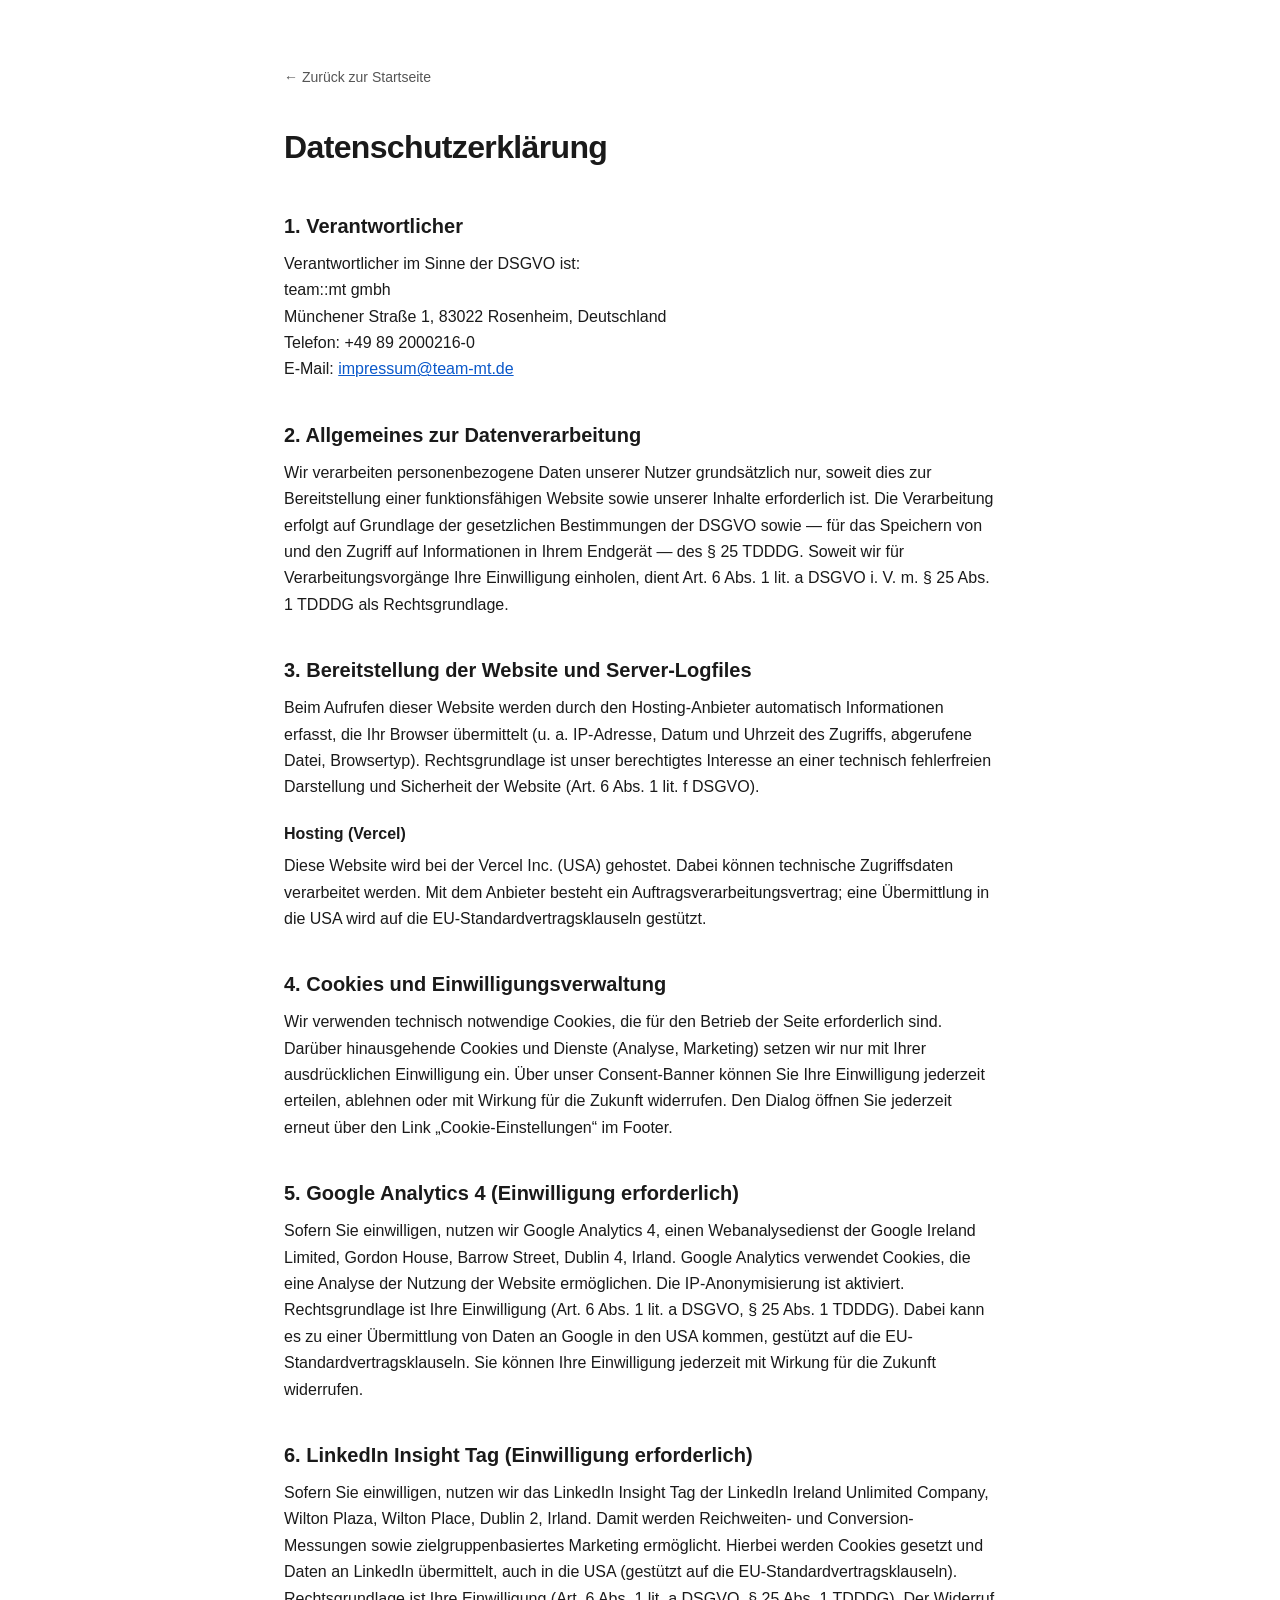
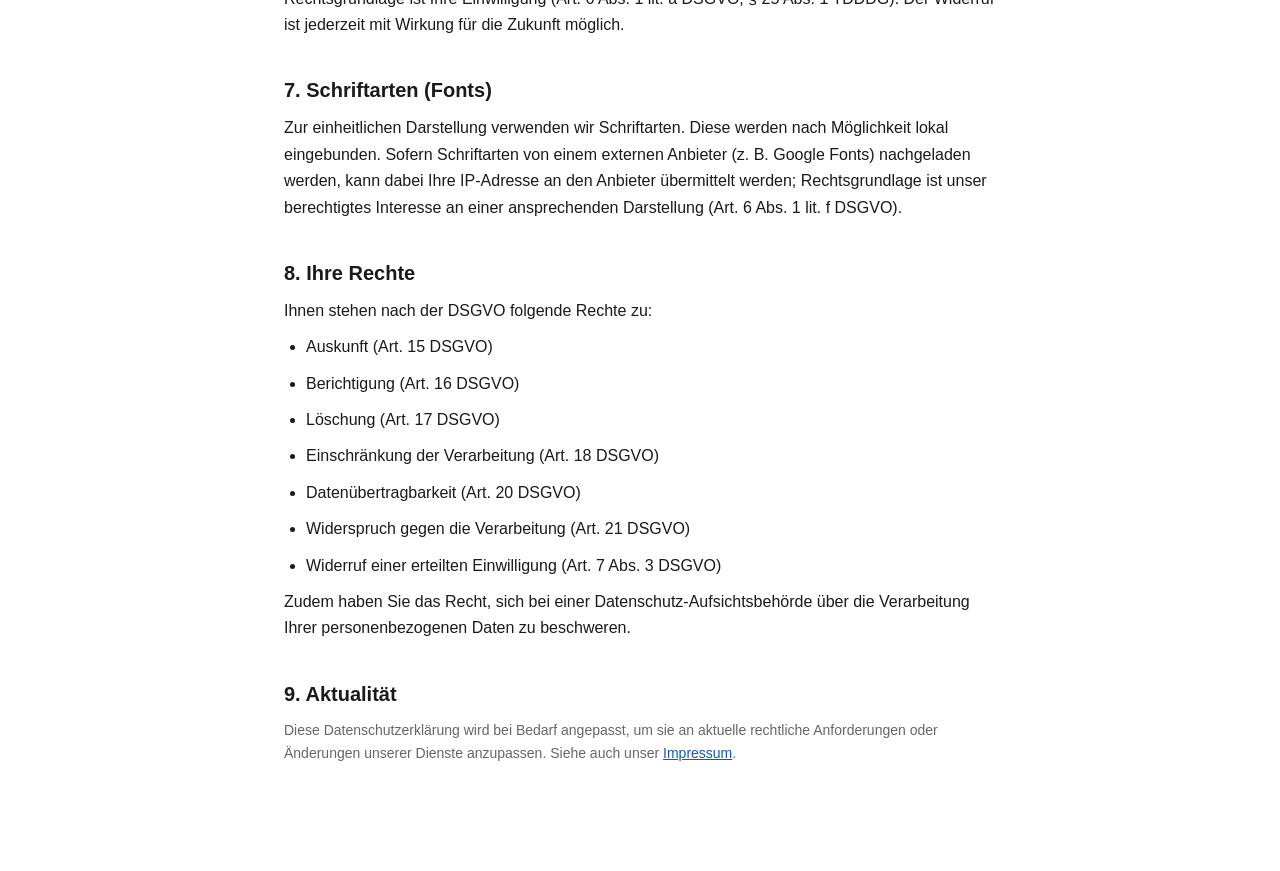
==== datenschutz.html @ e10ca4a0 "Create datenschutz.html" ====
<!DOCTYPE html>
<html lang="de">
<head>
<meta charset="UTF-8">
<meta name="viewport" content="width=device-width, initial-scale=1.0">
<meta name="robots" content="noindex,follow">
<title>Datenschutzerkl&auml;rung &ndash; Smart Circle Austria</title>
<style>
  :root { color-scheme: light; }
  * { margin:0; padding:0; box-sizing:border-box; }
  body { font-family:-apple-system,BlinkMacSystemFont,"Segoe UI",sans-serif; background:#ffffff; color:#1a1a1a; line-height:1.65; }
  .wrap { max-width:760px; margin:0 auto; padding:64px 24px 96px; }
  h1 { font-size:32px; font-weight:600; margin-bottom:24px; letter-spacing:-0.02em; }
  h2 { font-size:20px; font-weight:600; margin:36px 0 8px; }
  h3 { font-size:16px; font-weight:600; margin:20px 0 6px; }
  p, li { margin-bottom:10px; }
  ul { padding-left:22px; }
  a { color:#0a58ca; }
  .back { display:inline-block; margin-bottom:32px; font-size:14px; color:#555; text-decoration:none; }
  .muted { color:#666; font-size:14px; }
</style>
</head>
<body>
  <div class="wrap">
    <a class="back" href="/Smart%20Circle%20Austria%20(1).html">&larr; Zur&uuml;ck zur Startseite</a>
    <h1>Datenschutzerkl&auml;rung</h1>

    <h2>1. Verantwortlicher</h2>
    <p>
      Verantwortlicher im Sinne der DSGVO ist:<br>
      team::mt gmbh<br>
      M&uuml;nchener Stra&szlig;e 1, 83022 Rosenheim, Deutschland<br>
      Telefon: +49 89 2000216-0<br>
      E-Mail: <a href="mailto:impressum@team-mt.de">impressum@team-mt.de</a>
    </p>

    <h2>2. Allgemeines zur Datenverarbeitung</h2>
    <p>
      Wir verarbeiten personenbezogene Daten unserer Nutzer grunds&auml;tzlich nur, soweit dies
      zur Bereitstellung einer funktionsf&auml;higen Website sowie unserer Inhalte erforderlich
      ist. Die Verarbeitung erfolgt auf Grundlage der gesetzlichen Bestimmungen der DSGVO sowie
      &mdash; f&uuml;r das Speichern von und den Zugriff auf Informationen in Ihrem Endger&auml;t
      &mdash; des &sect; 25 TDDDG. Soweit wir f&uuml;r Verarbeitungsvorg&auml;nge Ihre
      Einwilligung einholen, dient Art. 6 Abs. 1 lit. a DSGVO i. V. m. &sect; 25 Abs. 1 TDDDG
      als Rechtsgrundlage.
    </p>

    <h2>3. Bereitstellung der Website und Server-Logfiles</h2>
    <p>
      Beim Aufrufen dieser Website werden durch den Hosting-Anbieter automatisch Informationen
      erfasst, die Ihr Browser &uuml;bermittelt (u. a. IP-Adresse, Datum und Uhrzeit des Zugriffs,
      abgerufene Datei, Browsertyp). Rechtsgrundlage ist unser berechtigtes Interesse an einer
      technisch fehlerfreien Darstellung und Sicherheit der Website (Art. 6 Abs. 1 lit. f DSGVO).
    </p>
    <h3>Hosting (Vercel)</h3>
    <p>
      Diese Website wird bei der Vercel Inc. (USA) gehostet. Dabei k&ouml;nnen technische
      Zugriffsdaten verarbeitet werden. Mit dem Anbieter besteht ein Auftragsverarbeitungsvertrag;
      eine &Uuml;bermittlung in die USA wird auf die EU-Standardvertragsklauseln gest&uuml;tzt.
    </p>

    <h2>4. Cookies und Einwilligungsverwaltung</h2>
    <p>
      Wir verwenden technisch notwendige Cookies, die f&uuml;r den Betrieb der Seite erforderlich
      sind. Dar&uuml;ber hinausgehende Cookies und Dienste (Analyse, Marketing) setzen wir nur mit
      Ihrer ausdr&uuml;cklichen Einwilligung ein. &Uuml;ber unser Consent-Banner k&ouml;nnen Sie
      Ihre Einwilligung jederzeit erteilen, ablehnen oder mit Wirkung f&uuml;r die Zukunft
      widerrufen. Den Dialog &ouml;ffnen Sie jederzeit erneut &uuml;ber den Link
      &bdquo;Cookie-Einstellungen&ldquo; im Footer.
    </p>

    <h2>5. Google Analytics 4 (Einwilligung erforderlich)</h2>
    <p>
      Sofern Sie einwilligen, nutzen wir Google Analytics 4, einen Webanalysedienst der Google
      Ireland Limited, Gordon House, Barrow Street, Dublin 4, Irland. Google Analytics verwendet
      Cookies, die eine Analyse der Nutzung der Website erm&ouml;glichen. Die IP-Anonymisierung ist
      aktiviert. Rechtsgrundlage ist Ihre Einwilligung (Art. 6 Abs. 1 lit. a DSGVO, &sect; 25 Abs. 1
      TDDDG). Dabei kann es zu einer &Uuml;bermittlung von Daten an Google in den USA kommen,
      gest&uuml;tzt auf die EU-Standardvertragsklauseln. Sie k&ouml;nnen Ihre Einwilligung jederzeit
      mit Wirkung f&uuml;r die Zukunft widerrufen.
    </p>

    <h2>6. LinkedIn Insight Tag (Einwilligung erforderlich)</h2>
    <p>
      Sofern Sie einwilligen, nutzen wir das LinkedIn Insight Tag der LinkedIn Ireland Unlimited
      Company, Wilton Plaza, Wilton Place, Dublin 2, Irland. Damit werden Reichweiten- und
      Conversion-Messungen sowie zielgruppenbasiertes Marketing erm&ouml;glicht. Hierbei werden
      Cookies gesetzt und Daten an LinkedIn &uuml;bermittelt, auch in die USA (gest&uuml;tzt auf die
      EU-Standardvertragsklauseln). Rechtsgrundlage ist Ihre Einwilligung (Art. 6 Abs. 1 lit. a
      DSGVO, &sect; 25 Abs. 1 TDDDG). Der Widerruf ist jederzeit mit Wirkung f&uuml;r die Zukunft
      m&ouml;glich.
    </p>

    <h2>7. Schriftarten (Fonts)</h2>
    <p>
      Zur einheitlichen Darstellung verwenden wir Schriftarten. Diese werden nach M&ouml;glichkeit
      lokal eingebunden. Sofern Schriftarten von einem externen Anbieter (z. B. Google Fonts)
      nachgeladen werden, kann dabei Ihre IP-Adresse an den Anbieter &uuml;bermittelt werden;
      Rechtsgrundlage ist unser berechtigtes Interesse an einer ansprechenden Darstellung
      (Art. 6 Abs. 1 lit. f DSGVO).
    </p>

    <h2>8. Ihre Rechte</h2>
    <p>Ihnen stehen nach der DSGVO folgende Rechte zu:</p>
    <ul>
      <li>Auskunft (Art. 15 DSGVO)</li>
      <li>Berichtigung (Art. 16 DSGVO)</li>
      <li>L&ouml;schung (Art. 17 DSGVO)</li>
      <li>Einschr&auml;nkung der Verarbeitung (Art. 18 DSGVO)</li>
      <li>Daten&uuml;bertragbarkeit (Art. 20 DSGVO)</li>
      <li>Widerspruch gegen die Verarbeitung (Art. 21 DSGVO)</li>
      <li>Widerruf einer erteilten Einwilligung (Art. 7 Abs. 3 DSGVO)</li>
    </ul>
    <p>
      Zudem haben Sie das Recht, sich bei einer Datenschutz-Aufsichtsbeh&ouml;rde &uuml;ber die
      Verarbeitung Ihrer personenbezogenen Daten zu beschweren.
    </p>

    <h2>9. Aktualit&auml;t</h2>
    <p class="muted">
      Diese Datenschutzerkl&auml;rung wird bei Bedarf angepasst, um sie an aktuelle rechtliche
      Anforderungen oder &Auml;nderungen unserer Dienste anzupassen. Siehe auch unser
      <a href="/impressum.html">Impressum</a>.
    </p>
  </div>
</body>
</html>
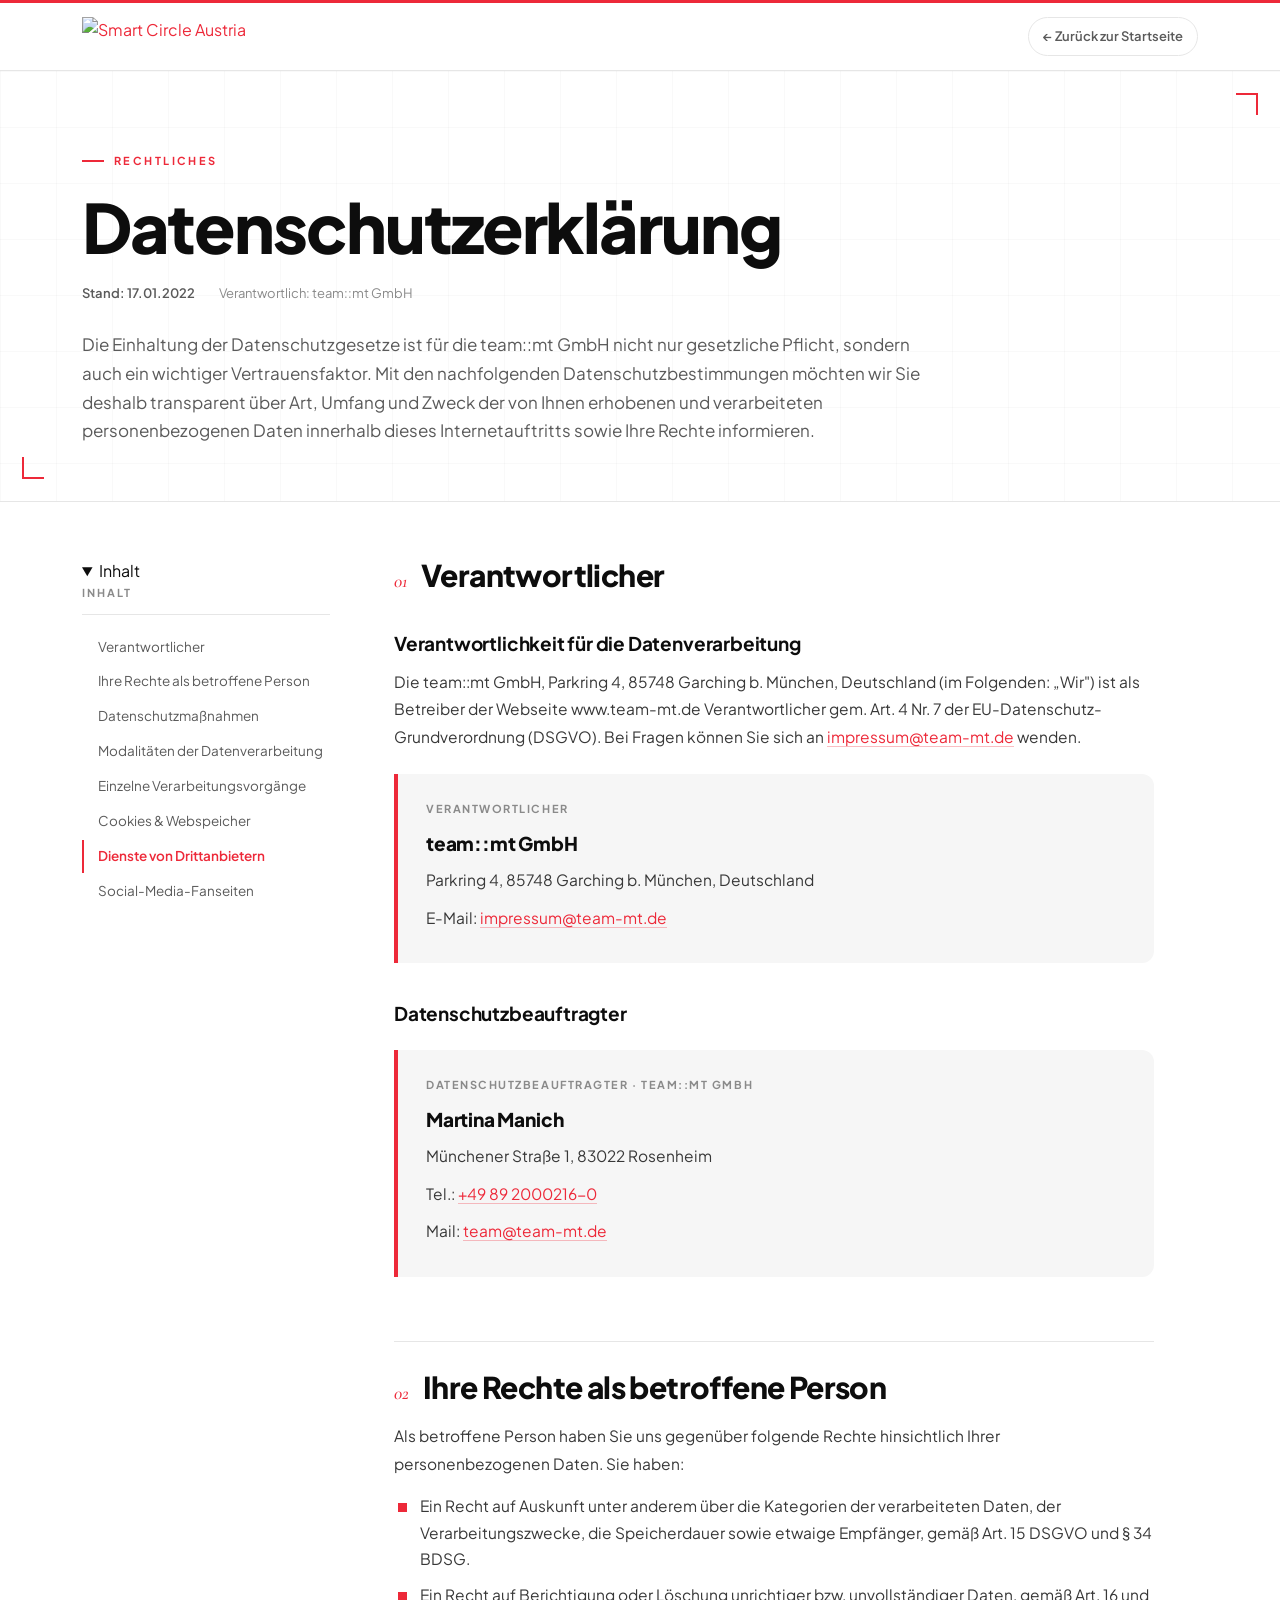
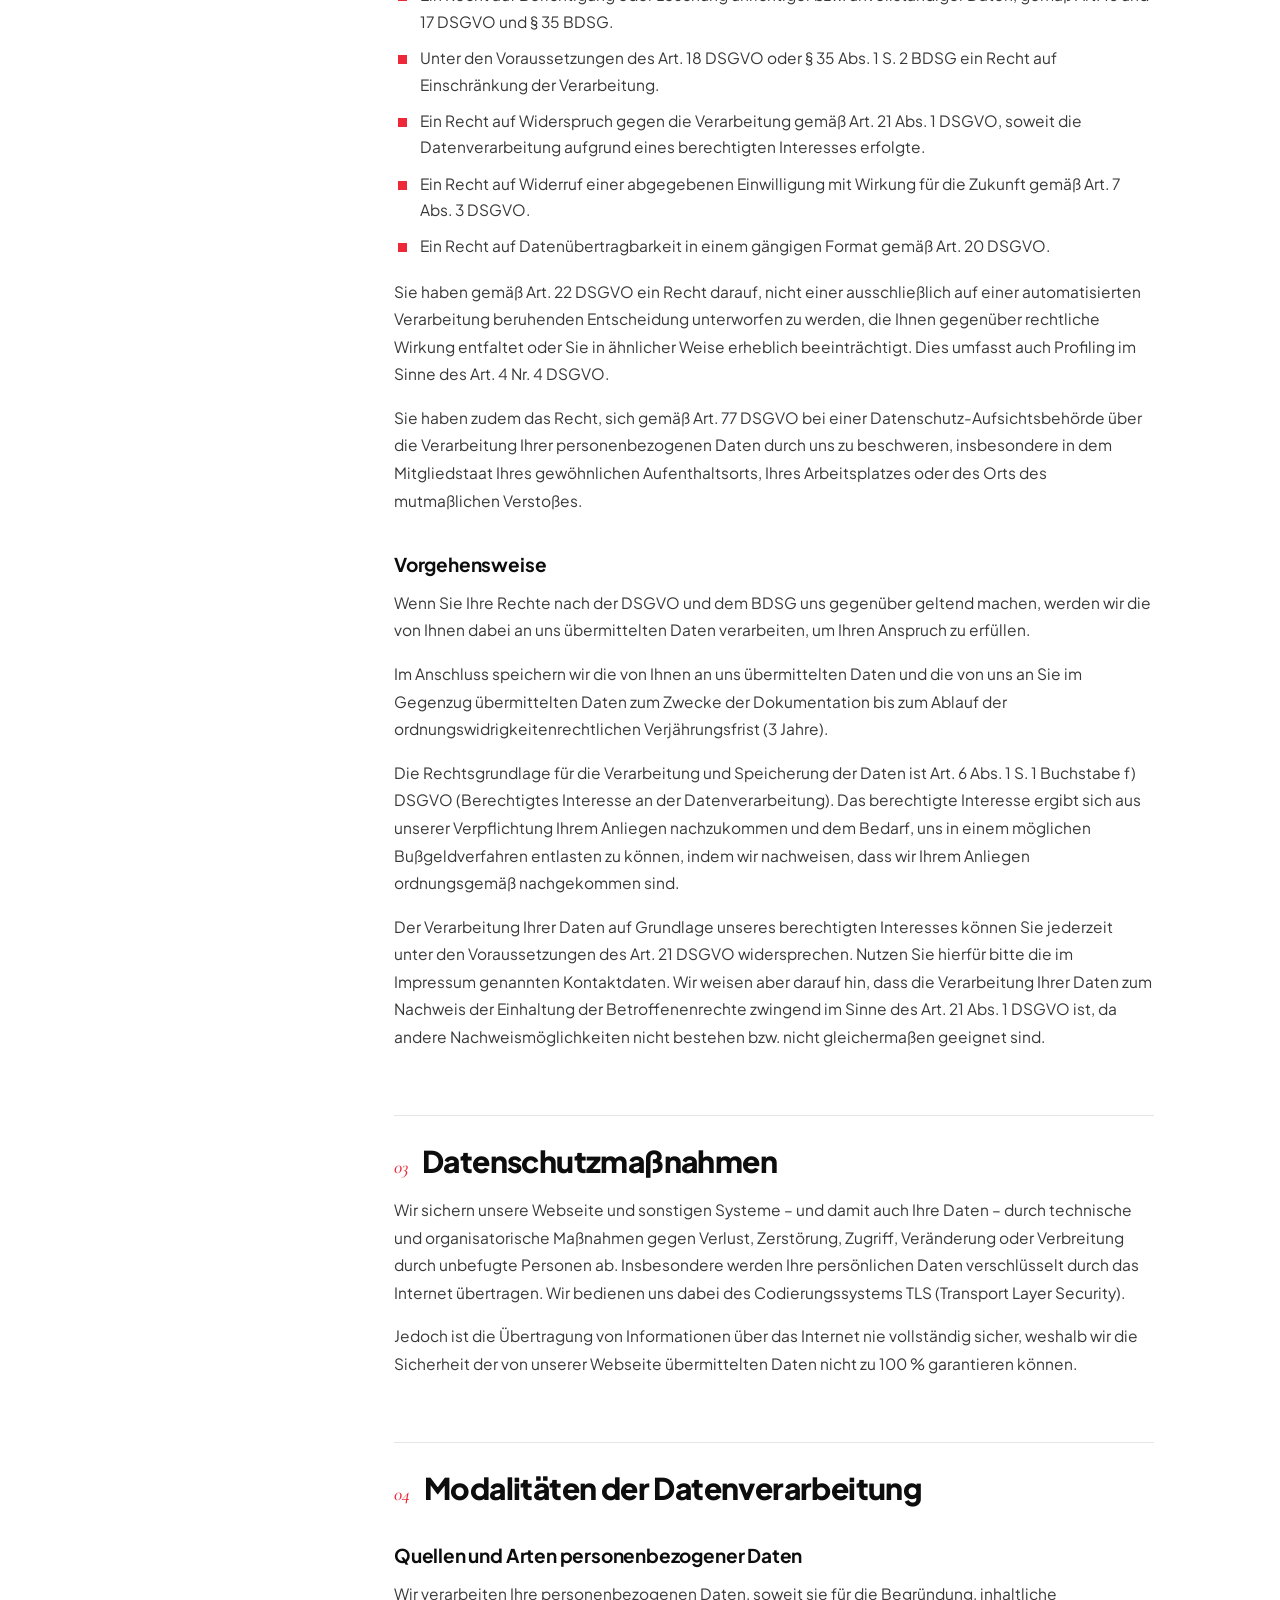
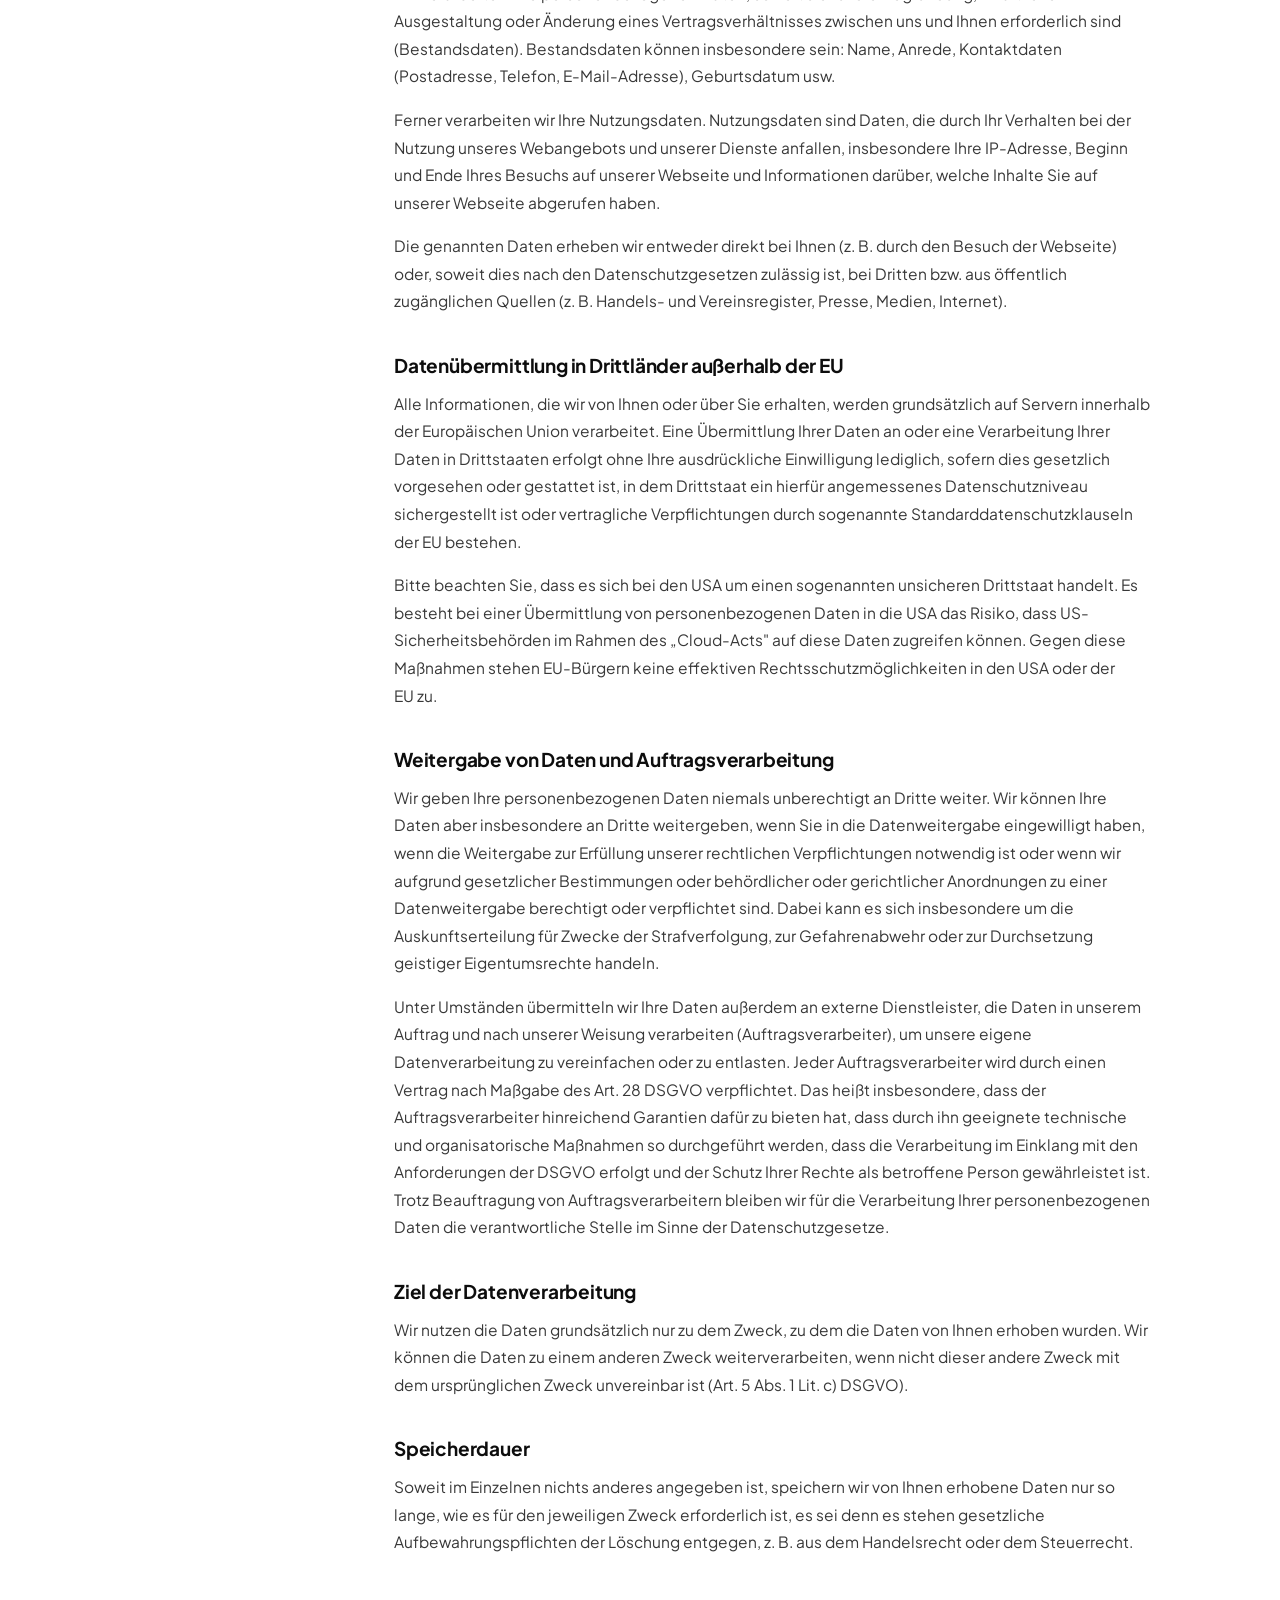
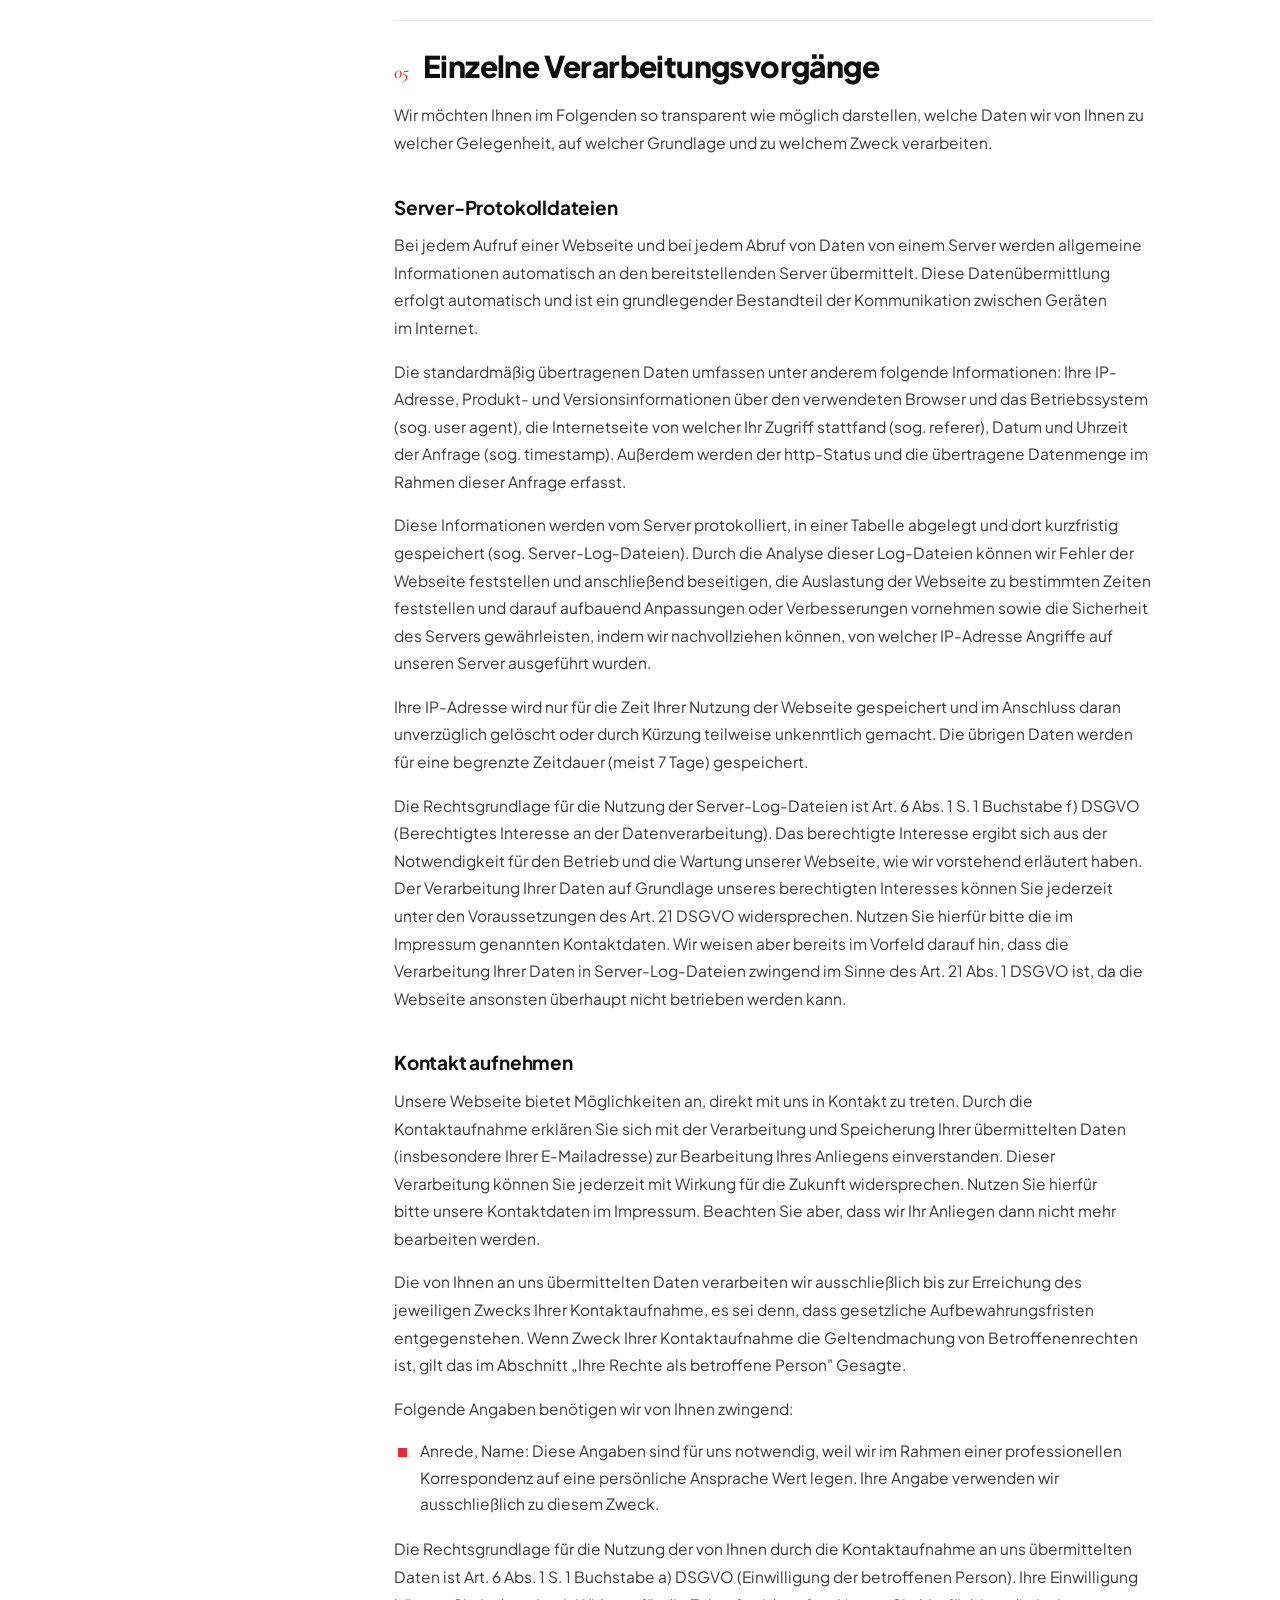
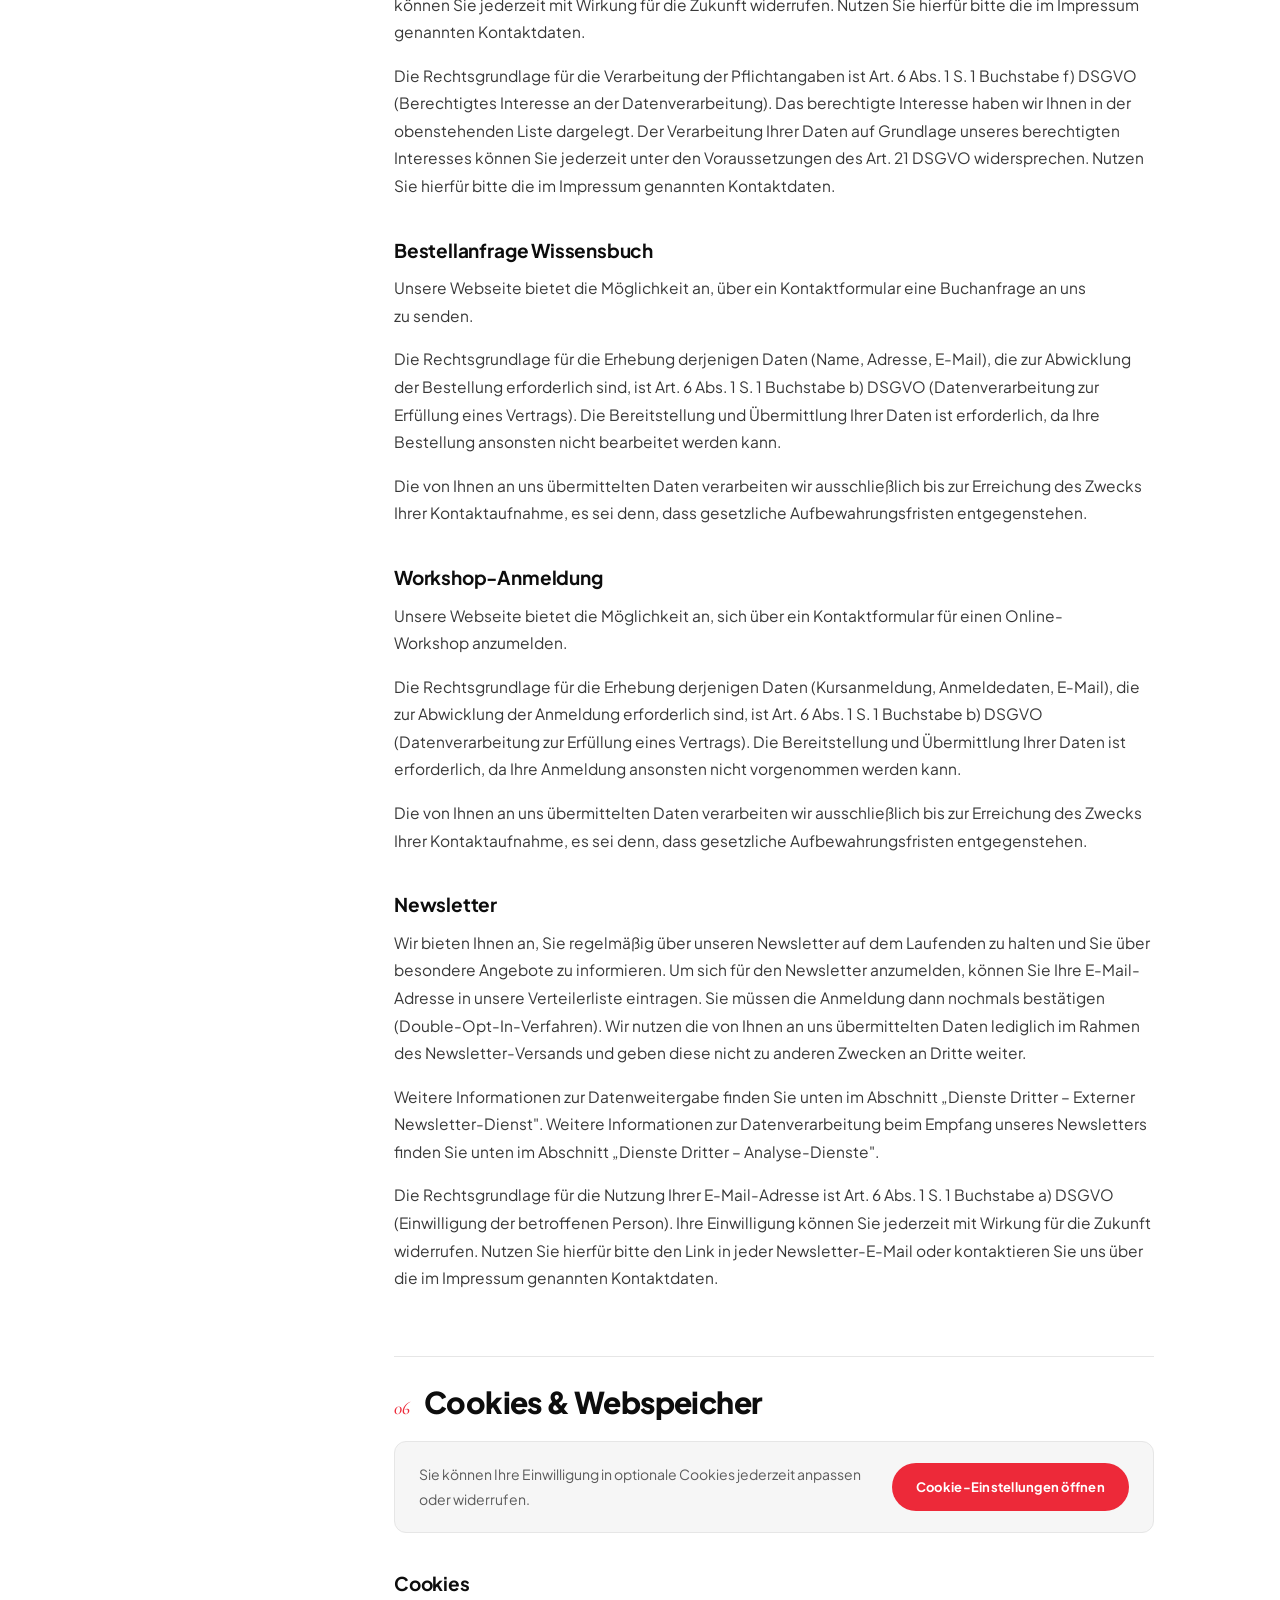
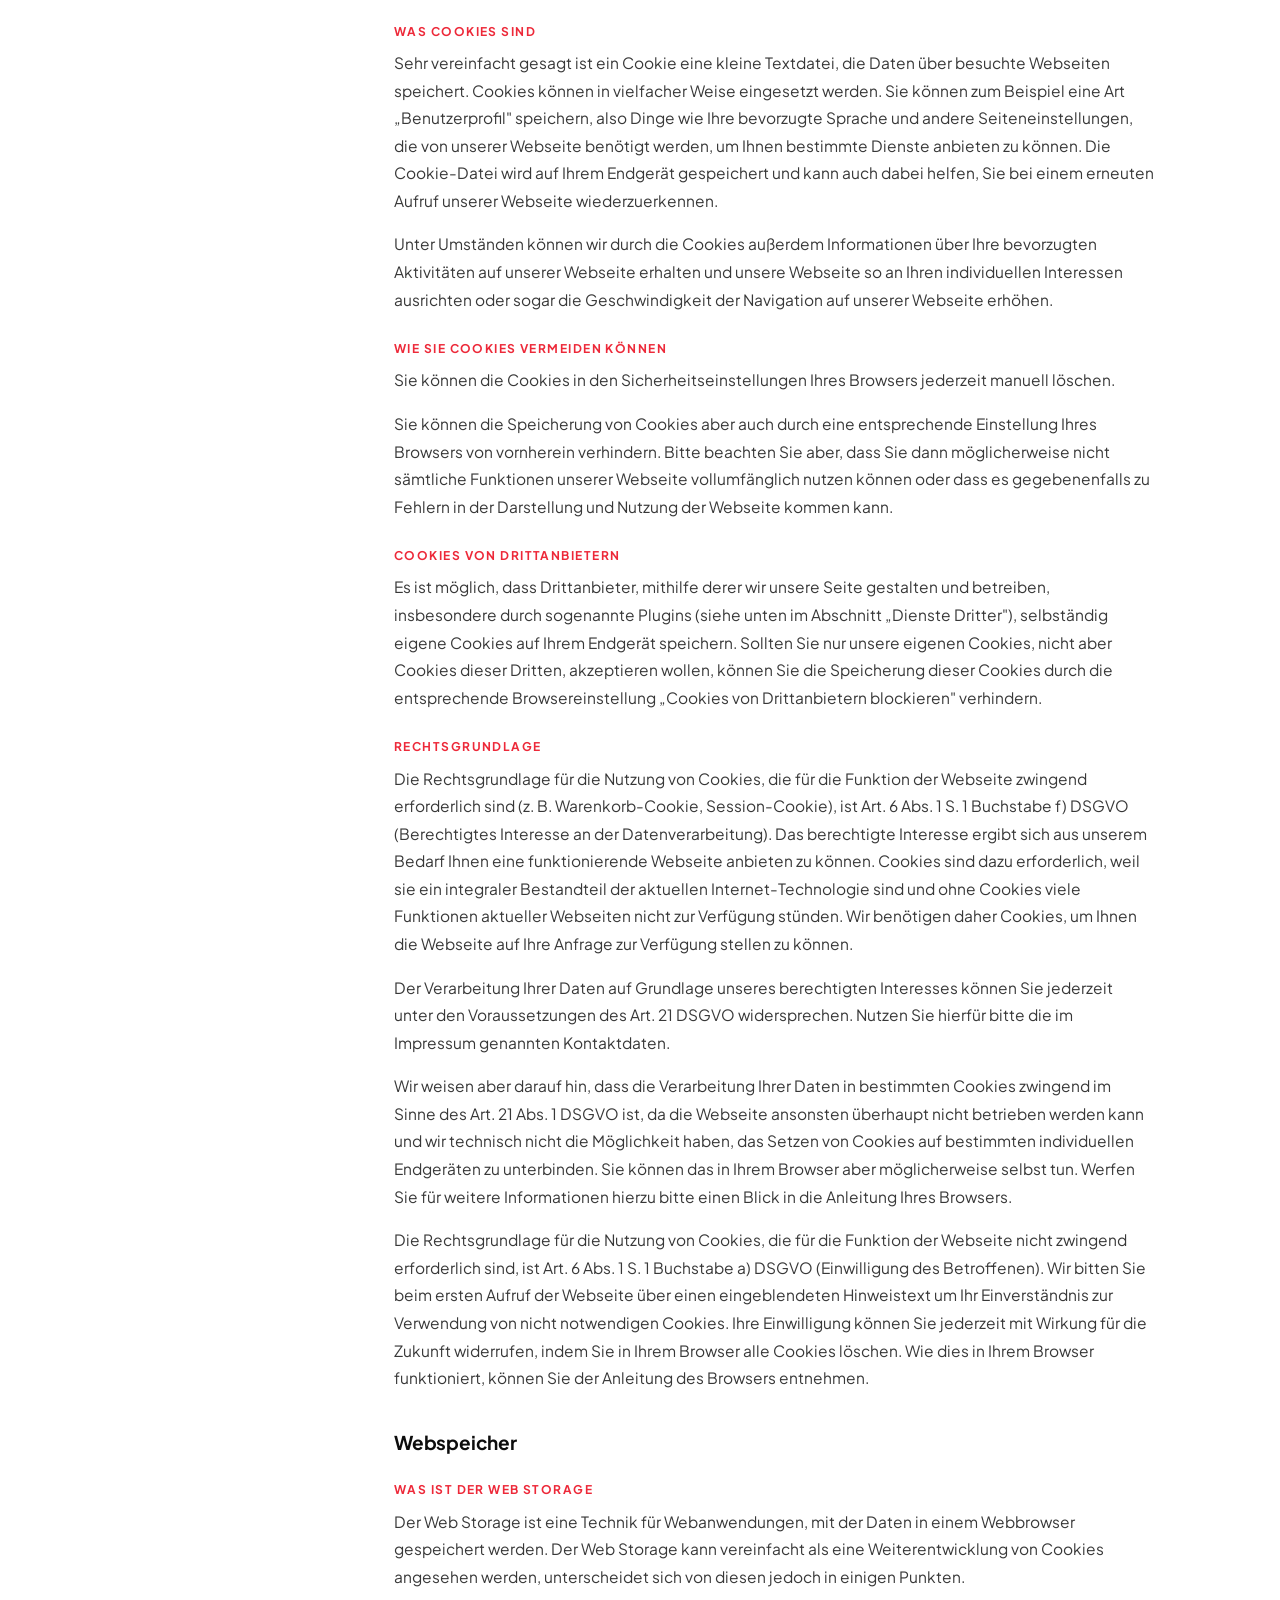
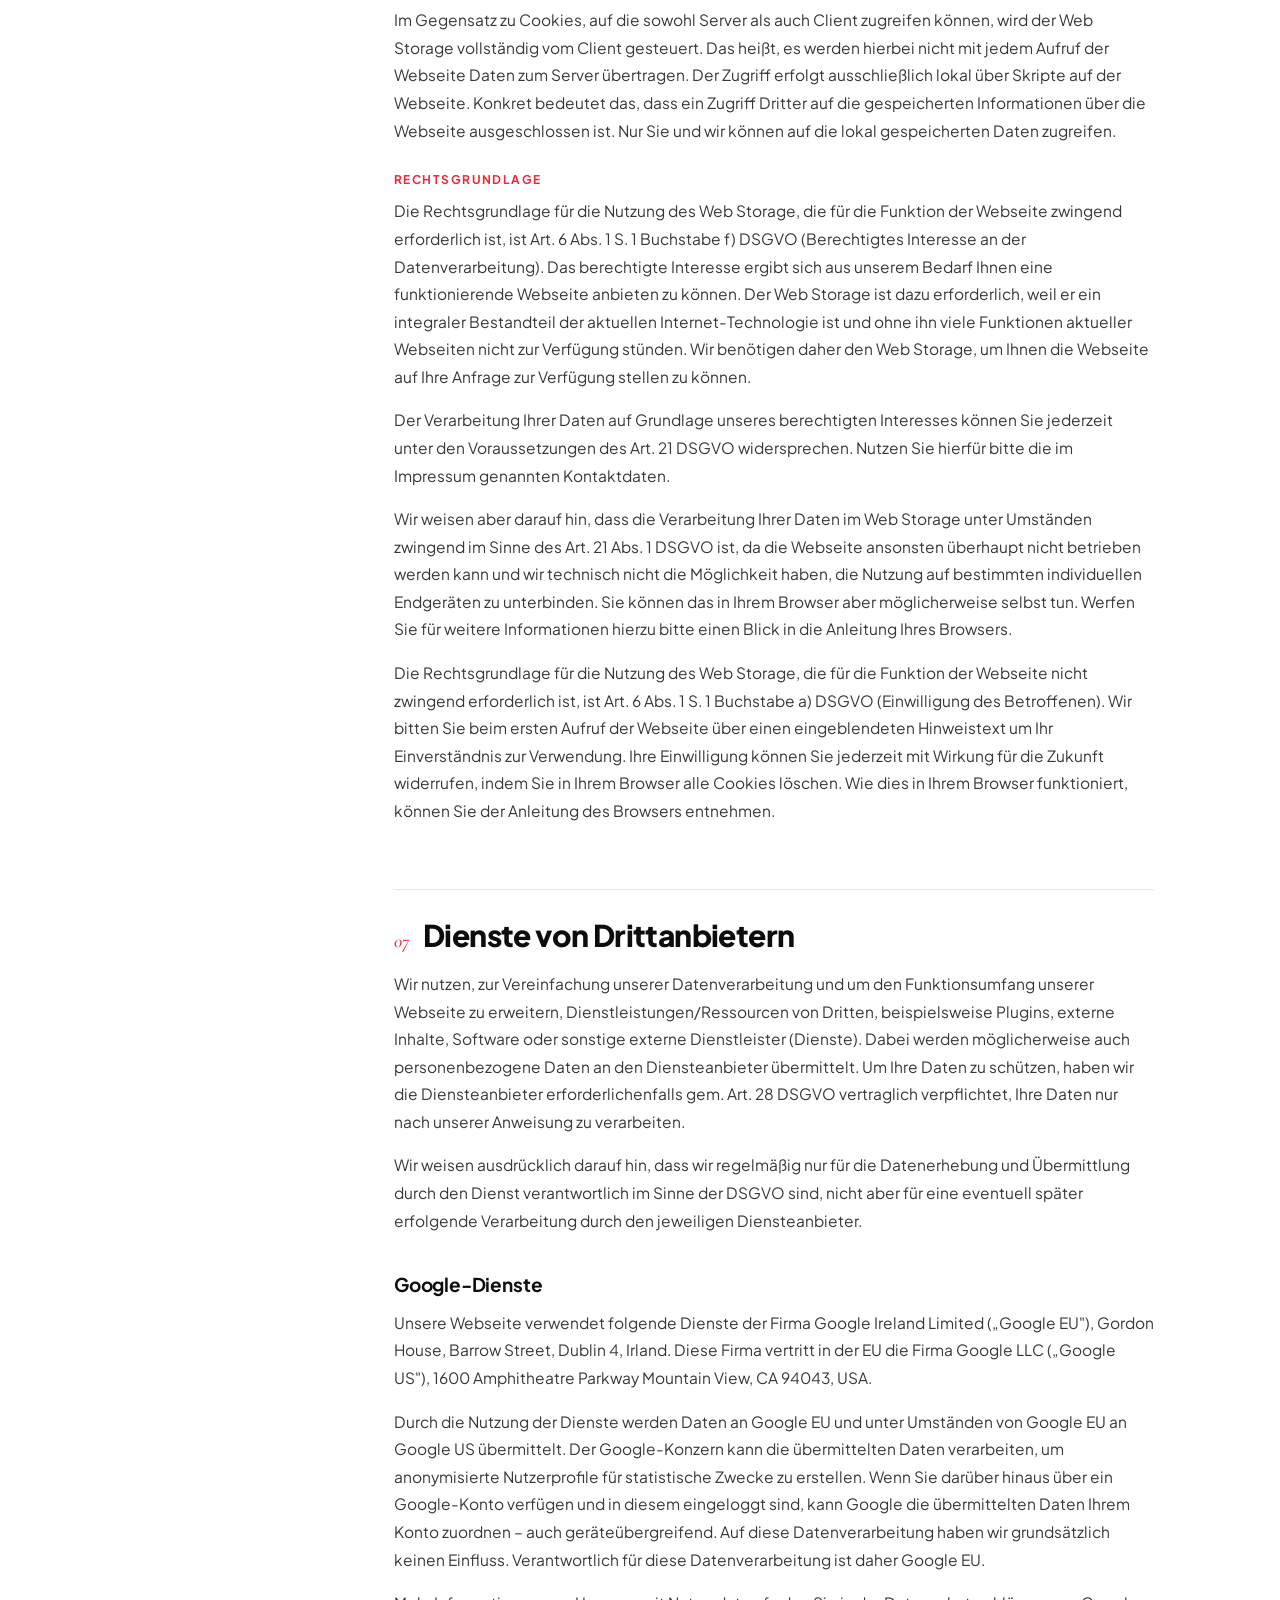
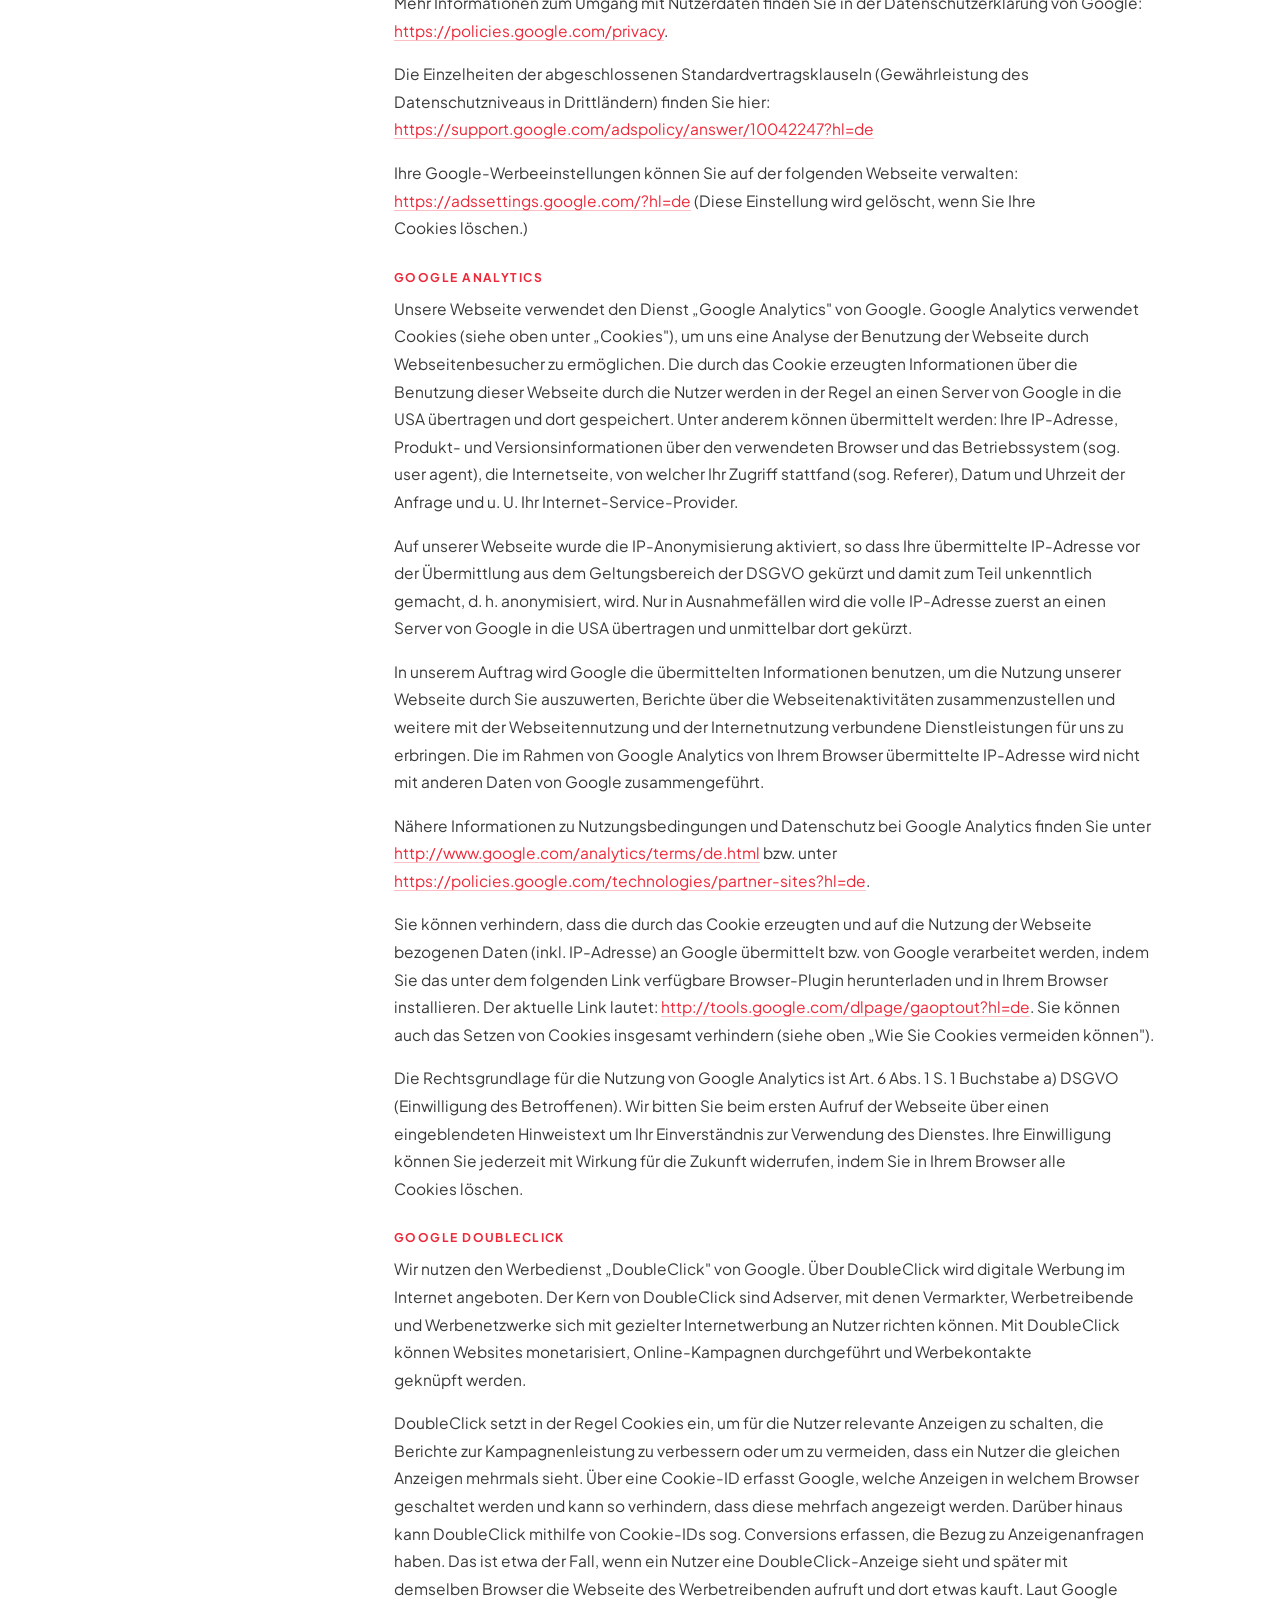
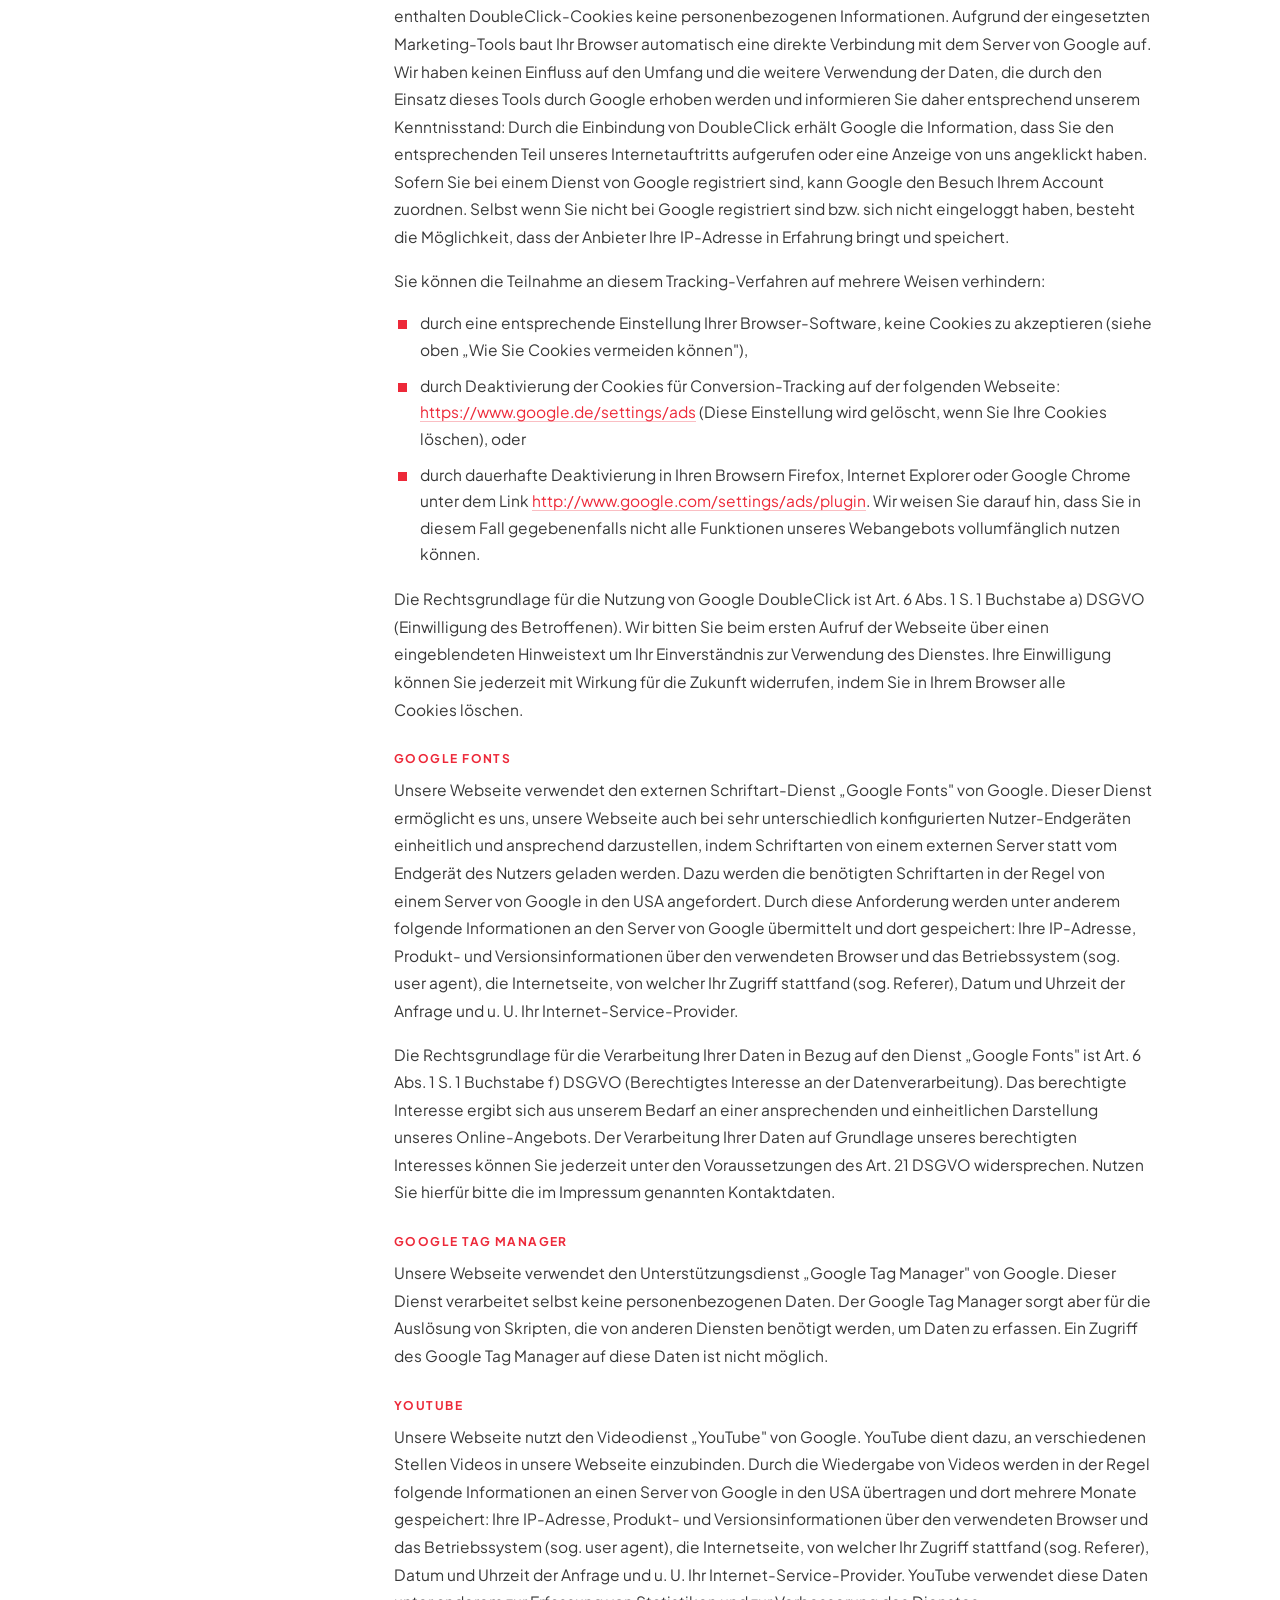
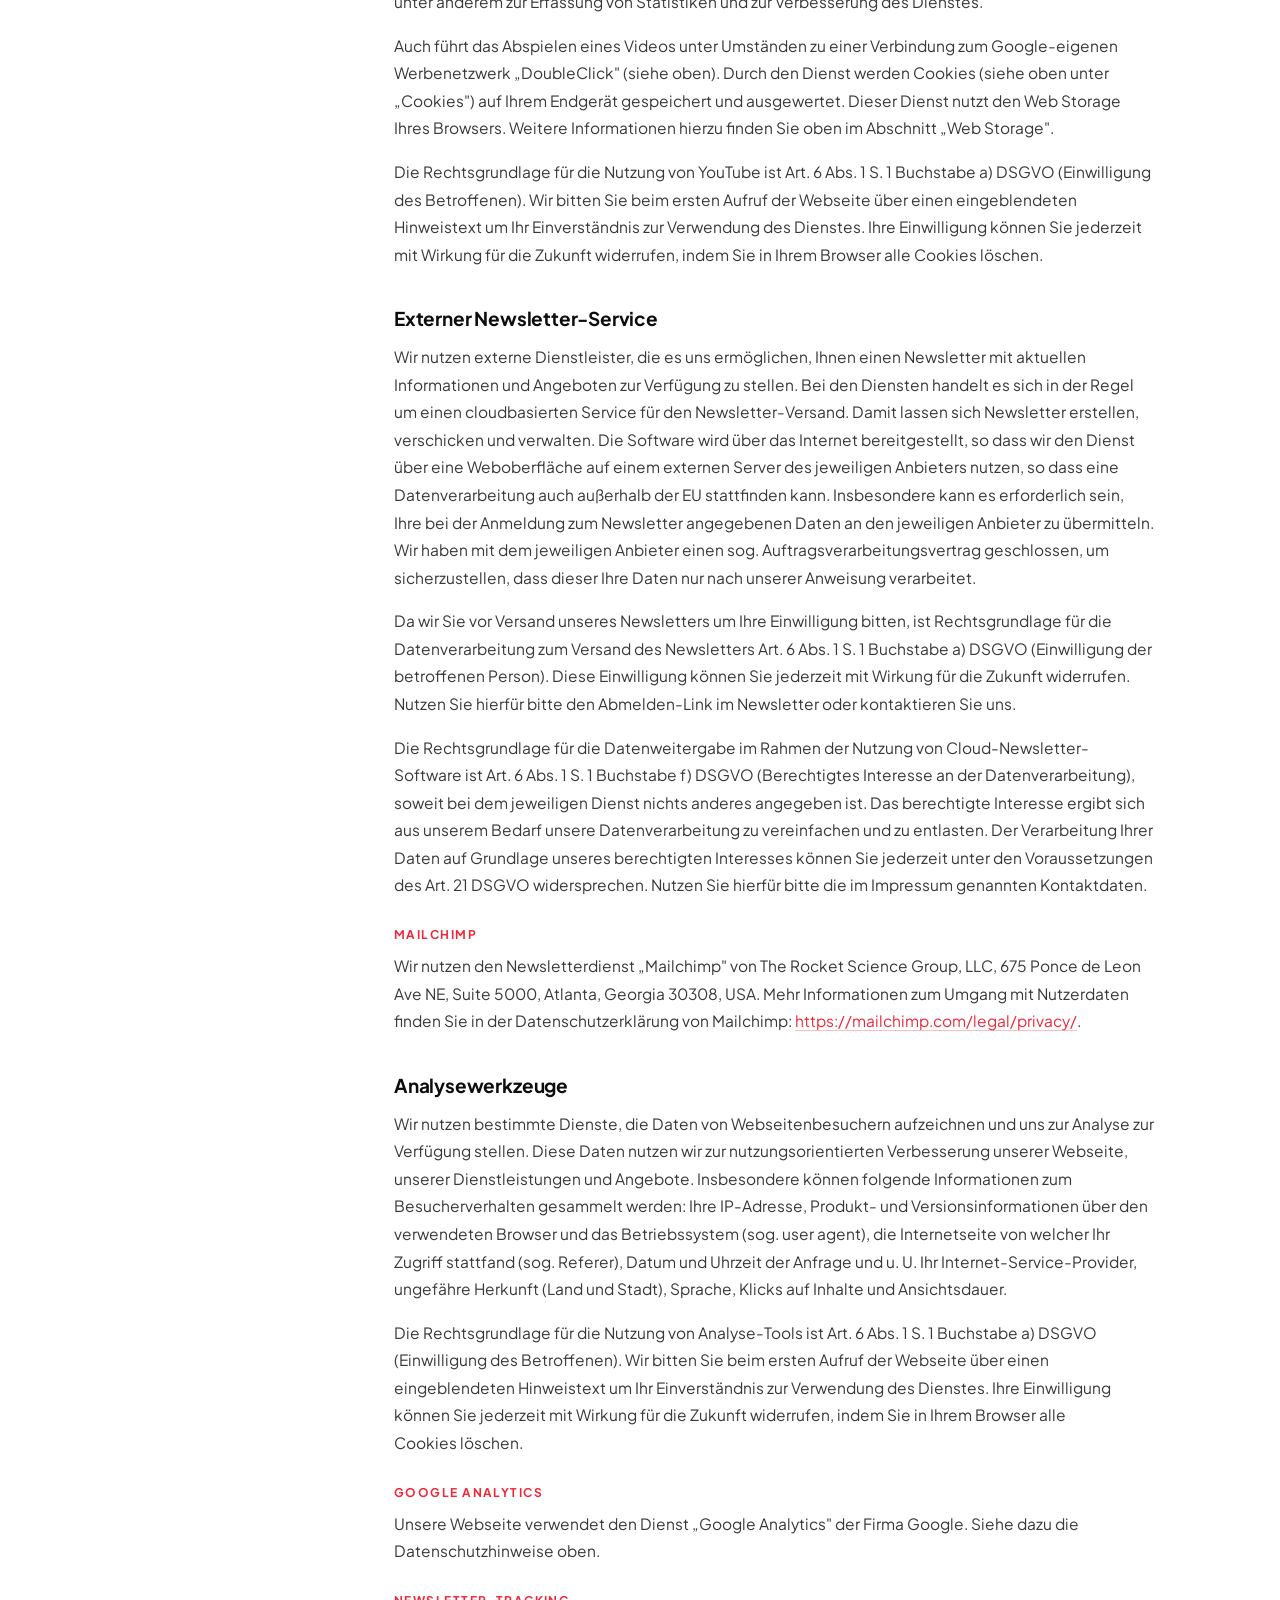
==== commit 752bbbbe: "Add files via upload" ====
--- a/datenschutz.html
+++ b/datenschutz.html
@@ -3,125 +3,970 @@
 <head>
 <meta charset="UTF-8">
 <meta name="viewport" content="width=device-width, initial-scale=1.0">
-<meta name="robots" content="noindex,follow">
-<title>Datenschutzerkl&auml;rung &ndash; Smart Circle Austria</title>
-<style>
-  :root { color-scheme: light; }
-  * { margin:0; padding:0; box-sizing:border-box; }
-  body { font-family:-apple-system,BlinkMacSystemFont,"Segoe UI",sans-serif; background:#ffffff; color:#1a1a1a; line-height:1.65; }
-  .wrap { max-width:760px; margin:0 auto; padding:64px 24px 96px; }
-  h1 { font-size:32px; font-weight:600; margin-bottom:24px; letter-spacing:-0.02em; }
-  h2 { font-size:20px; font-weight:600; margin:36px 0 8px; }
-  h3 { font-size:16px; font-weight:600; margin:20px 0 6px; }
-  p, li { margin-bottom:10px; }
-  ul { padding-left:22px; }
-  a { color:#0a58ca; }
-  .back { display:inline-block; margin-bottom:32px; font-size:14px; color:#555; text-decoration:none; }
-  .muted { color:#666; font-size:14px; }
-</style>
+<title>Datenschutzerklärung — Smart Circle Austria</title>
+<meta name="description" content="Datenschutzerklärung der team::mt GmbH für den Internetauftritt Smart Circle Austria.">
+<link rel="preconnect" href="https://fonts.googleapis.com">
+<link rel="preconnect" href="https://fonts.gstatic.com" crossorigin>
+<link href="https://fonts.googleapis.com/css2?family=Plus+Jakarta+Sans:wght@300;400;500;600;700;800&family=Cormorant+Garamond:ital,wght@1,400;1,500;1,600&display=swap" rel="stylesheet">
+<link rel="stylesheet" href="legal.css">
 </head>
 <body>
-  <div class="wrap">
-    <a class="back" href="/Smart%20Circle%20Austria%20(1).html">&larr; Zur&uuml;ck zur Startseite</a>
-    <h1>Datenschutzerkl&auml;rung</h1>
-
-    <h2>1. Verantwortlicher</h2>
-    <p>
-      Verantwortlicher im Sinne der DSGVO ist:<br>
-      team::mt gmbh<br>
-      M&uuml;nchener Stra&szlig;e 1, 83022 Rosenheim, Deutschland<br>
-      Telefon: +49 89 2000216-0<br>
-      E-Mail: <a href="mailto:impressum@team-mt.de">impressum@team-mt.de</a>
-    </p>
-
-    <h2>2. Allgemeines zur Datenverarbeitung</h2>
-    <p>
-      Wir verarbeiten personenbezogene Daten unserer Nutzer grunds&auml;tzlich nur, soweit dies
-      zur Bereitstellung einer funktionsf&auml;higen Website sowie unserer Inhalte erforderlich
-      ist. Die Verarbeitung erfolgt auf Grundlage der gesetzlichen Bestimmungen der DSGVO sowie
-      &mdash; f&uuml;r das Speichern von und den Zugriff auf Informationen in Ihrem Endger&auml;t
-      &mdash; des &sect; 25 TDDDG. Soweit wir f&uuml;r Verarbeitungsvorg&auml;nge Ihre
-      Einwilligung einholen, dient Art. 6 Abs. 1 lit. a DSGVO i. V. m. &sect; 25 Abs. 1 TDDDG
-      als Rechtsgrundlage.
-    </p>
-
-    <h2>3. Bereitstellung der Website und Server-Logfiles</h2>
-    <p>
-      Beim Aufrufen dieser Website werden durch den Hosting-Anbieter automatisch Informationen
-      erfasst, die Ihr Browser &uuml;bermittelt (u. a. IP-Adresse, Datum und Uhrzeit des Zugriffs,
-      abgerufene Datei, Browsertyp). Rechtsgrundlage ist unser berechtigtes Interesse an einer
-      technisch fehlerfreien Darstellung und Sicherheit der Website (Art. 6 Abs. 1 lit. f DSGVO).
-    </p>
-    <h3>Hosting (Vercel)</h3>
-    <p>
-      Diese Website wird bei der Vercel Inc. (USA) gehostet. Dabei k&ouml;nnen technische
-      Zugriffsdaten verarbeitet werden. Mit dem Anbieter besteht ein Auftragsverarbeitungsvertrag;
-      eine &Uuml;bermittlung in die USA wird auf die EU-Standardvertragsklauseln gest&uuml;tzt.
-    </p>
-
-    <h2>4. Cookies und Einwilligungsverwaltung</h2>
-    <p>
-      Wir verwenden technisch notwendige Cookies, die f&uuml;r den Betrieb der Seite erforderlich
-      sind. Dar&uuml;ber hinausgehende Cookies und Dienste (Analyse, Marketing) setzen wir nur mit
-      Ihrer ausdr&uuml;cklichen Einwilligung ein. &Uuml;ber unser Consent-Banner k&ouml;nnen Sie
-      Ihre Einwilligung jederzeit erteilen, ablehnen oder mit Wirkung f&uuml;r die Zukunft
-      widerrufen. Den Dialog &ouml;ffnen Sie jederzeit erneut &uuml;ber den Link
-      &bdquo;Cookie-Einstellungen&ldquo; im Footer.
-    </p>
-
-    <h2>5. Google Analytics 4 (Einwilligung erforderlich)</h2>
-    <p>
-      Sofern Sie einwilligen, nutzen wir Google Analytics 4, einen Webanalysedienst der Google
-      Ireland Limited, Gordon House, Barrow Street, Dublin 4, Irland. Google Analytics verwendet
-      Cookies, die eine Analyse der Nutzung der Website erm&ouml;glichen. Die IP-Anonymisierung ist
-      aktiviert. Rechtsgrundlage ist Ihre Einwilligung (Art. 6 Abs. 1 lit. a DSGVO, &sect; 25 Abs. 1
-      TDDDG). Dabei kann es zu einer &Uuml;bermittlung von Daten an Google in den USA kommen,
-      gest&uuml;tzt auf die EU-Standardvertragsklauseln. Sie k&ouml;nnen Ihre Einwilligung jederzeit
-      mit Wirkung f&uuml;r die Zukunft widerrufen.
-    </p>
-
-    <h2>6. LinkedIn Insight Tag (Einwilligung erforderlich)</h2>
-    <p>
-      Sofern Sie einwilligen, nutzen wir das LinkedIn Insight Tag der LinkedIn Ireland Unlimited
-      Company, Wilton Plaza, Wilton Place, Dublin 2, Irland. Damit werden Reichweiten- und
-      Conversion-Messungen sowie zielgruppenbasiertes Marketing erm&ouml;glicht. Hierbei werden
-      Cookies gesetzt und Daten an LinkedIn &uuml;bermittelt, auch in die USA (gest&uuml;tzt auf die
-      EU-Standardvertragsklauseln). Rechtsgrundlage ist Ihre Einwilligung (Art. 6 Abs. 1 lit. a
-      DSGVO, &sect; 25 Abs. 1 TDDDG). Der Widerruf ist jederzeit mit Wirkung f&uuml;r die Zukunft
-      m&ouml;glich.
-    </p>
-
-    <h2>7. Schriftarten (Fonts)</h2>
-    <p>
-      Zur einheitlichen Darstellung verwenden wir Schriftarten. Diese werden nach M&ouml;glichkeit
-      lokal eingebunden. Sofern Schriftarten von einem externen Anbieter (z. B. Google Fonts)
-      nachgeladen werden, kann dabei Ihre IP-Adresse an den Anbieter &uuml;bermittelt werden;
-      Rechtsgrundlage ist unser berechtigtes Interesse an einer ansprechenden Darstellung
-      (Art. 6 Abs. 1 lit. f DSGVO).
-    </p>
-
-    <h2>8. Ihre Rechte</h2>
-    <p>Ihnen stehen nach der DSGVO folgende Rechte zu:</p>
-    <ul>
-      <li>Auskunft (Art. 15 DSGVO)</li>
-      <li>Berichtigung (Art. 16 DSGVO)</li>
-      <li>L&ouml;schung (Art. 17 DSGVO)</li>
-      <li>Einschr&auml;nkung der Verarbeitung (Art. 18 DSGVO)</li>
-      <li>Daten&uuml;bertragbarkeit (Art. 20 DSGVO)</li>
-      <li>Widerspruch gegen die Verarbeitung (Art. 21 DSGVO)</li>
-      <li>Widerruf einer erteilten Einwilligung (Art. 7 Abs. 3 DSGVO)</li>
-    </ul>
-    <p>
-      Zudem haben Sie das Recht, sich bei einer Datenschutz-Aufsichtsbeh&ouml;rde &uuml;ber die
-      Verarbeitung Ihrer personenbezogenen Daten zu beschweren.
-    </p>
-
-    <h2>9. Aktualit&auml;t</h2>
-    <p class="muted">
-      Diese Datenschutzerkl&auml;rung wird bei Bedarf angepasst, um sie an aktuelle rechtliche
-      Anforderungen oder &Auml;nderungen unserer Dienste anzupassen. Siehe auch unser
-      <a href="/impressum.html">Impressum</a>.
+
+<!-- ── Top bar ───────────────────────────────────────────────────── -->
+<header class="lg-topbar">
+  <div class="lg-topbar-inner">
+    <a class="lg-brand" href="index.html" aria-label="Zur Startseite">
+      <img src="uploads/Smart-Circle-Austria-Logo-1.png" alt="Smart Circle Austria">
+    </a>
+    <a class="lg-back" href="index.html">← Zurück zur Startseite</a>
+  </div>
+</header>
+
+<!-- ── Header band ───────────────────────────────────────────────── -->
+<div class="lg-header">
+  <span class="lg-tick lg-tick-tr"></span>
+  <span class="lg-tick lg-tick-bl"></span>
+  <div class="lg-header-inner">
+    <span class="lg-eyebrow">Rechtliches</span>
+    <h1>Datenschutz&shy;erklärung</h1>
+    <div class="lg-meta">
+      <span class="lg-stand">Stand: 17.01.2022</span>
+      <span>Verantwortlich: team::mt GmbH</span>
+    </div>
+    <p class="lg-lead">
+      Die Einhaltung der Datenschutzgesetze ist für die team::mt GmbH nicht nur gesetzliche Pflicht,
+      sondern auch ein wichtiger Vertrauensfaktor. Mit den nachfolgenden Datenschutzbestimmungen möchten
+      wir Sie deshalb transparent über Art, Umfang und Zweck der von Ihnen erhobenen und verarbeiteten
+      personenbezogenen Daten innerhalb dieses Internetauftritts sowie Ihre Rechte informieren.
     </p>
   </div>
+</div>
+
+<!-- ── Layout ────────────────────────────────────────────────────── -->
+<div class="lg-wrap">
+
+  <!-- TOC -->
+  <nav class="lg-toc" aria-label="Inhaltsübersicht">
+    <details class="lg-toc-details" open>
+      <summary>Inhalt</summary>
+      <div class="lg-toc-label">Inhalt</div>
+      <ul>
+        <li><a href="#verantwortlich">Verantwortlicher</a></li>
+        <li><a href="#rechte">Ihre Rechte als betroffene Person</a></li>
+        <li><a href="#massnahmen">Datenschutzmaßnahmen</a></li>
+        <li><a href="#modalitaeten">Modalitäten der Datenverarbeitung</a></li>
+        <li><a href="#verarbeitung">Einzelne Verarbeitungsvorgänge</a></li>
+        <li><a href="#cookies">Cookies & Webspeicher</a></li>
+        <li><a href="#drittanbieter">Dienste von Drittanbietern</a></li>
+        <li><a href="#social">Social-Media-Fanseiten</a></li>
+      </ul>
+    </details>
+  </nav>
+
+  <!-- Content -->
+  <main class="lg-content">
+
+    <!-- 1 — Verantwortlicher -->
+    <section id="verantwortlich">
+      <h2><span class="lg-num">01</span>Verantwortlicher</h2>
+      <h3>Verantwortlichkeit für die Datenverarbeitung</h3>
+      <p>
+        Die team::mt GmbH, Parkring 4, 85748 Garching b. München, Deutschland (im Folgenden: „Wir") ist
+        als Betreiber der Webseite www.team-mt.de Verantwortlicher gem. Art. 4 Nr. 7 der
+        EU-Datenschutz-Grundverordnung (DSGVO). Bei Fragen können Sie sich an
+        <a href="mailto:impressum@team-mt.de">impressum@team-mt.de</a> wenden.
+      </p>
+      <div class="lg-card">
+        <div class="lg-card-label">Verantwortlicher</div>
+        <div class="lg-card-grid">
+          <span class="lg-card-name">team::mt GmbH</span>
+          <p>Parkring 4, 85748 Garching b. München, Deutschland</p>
+          <p>E-Mail: <a href="mailto:impressum@team-mt.de">impressum@team-mt.de</a></p>
+        </div>
+      </div>
+      <h3>Datenschutzbeauftragter</h3>
+      <div class="lg-card">
+        <div class="lg-card-label">Datenschutzbeauftragter · team::mt GmbH</div>
+        <div class="lg-card-grid">
+          <span class="lg-card-name">Martina Manich</span>
+          <p>Münchener Straße 1, 83022 Rosenheim</p>
+          <p>Tel.: <a href="tel:+49892000216-0">+49 89 2000216-0</a></p>
+          <p>Mail: <a href="mailto:team@team-mt.de">team@team-mt.de</a></p>
+        </div>
+      </div>
+    </section>
+
+    <!-- 2 — Betroffenenrechte -->
+    <section id="rechte">
+      <h2><span class="lg-num">02</span>Ihre Rechte als betroffene Person</h2>
+      <p>
+        Als betroffene Person haben Sie uns gegenüber folgende Rechte hinsichtlich Ihrer personenbezogenen
+        Daten. Sie haben:
+      </p>
+      <ul>
+        <li>Ein Recht auf Auskunft unter anderem über die Kategorien der verarbeiteten Daten, der Verarbeitungszwecke, die Speicherdauer sowie etwaige Empfänger, gemäß Art. 15 DSGVO und § 34 BDSG.</li>
+        <li>Ein Recht auf Berichtigung oder Löschung unrichtiger bzw. unvollständiger Daten, gemäß Art. 16 und 17 DSGVO und § 35 BDSG.</li>
+        <li>Unter den Voraussetzungen des Art. 18 DSGVO oder § 35 Abs. 1 S. 2 BDSG ein Recht auf Einschränkung der Verarbeitung.</li>
+        <li>Ein Recht auf Widerspruch gegen die Verarbeitung gemäß Art. 21 Abs. 1 DSGVO, soweit die Datenverarbeitung aufgrund eines berechtigten Interesses erfolgte.</li>
+        <li>Ein Recht auf Widerruf einer abgegebenen Einwilligung mit Wirkung für die Zukunft gemäß Art. 7 Abs. 3 DSGVO.</li>
+        <li>Ein Recht auf Datenübertragbarkeit in einem gängigen Format gemäß Art. 20 DSGVO.</li>
+      </ul>
+      <p>
+        Sie haben gemäß Art. 22 DSGVO ein Recht darauf, nicht einer ausschließlich auf einer automatisierten
+        Verarbeitung beruhenden Entscheidung unterworfen zu werden, die Ihnen gegenüber rechtliche Wirkung
+        entfaltet oder Sie in ähnlicher Weise erheblich beeinträchtigt. Dies umfasst auch Profiling im Sinne
+        des Art. 4 Nr. 4 DSGVO.
+      </p>
+      <p>
+        Sie haben zudem das Recht, sich gemäß Art. 77 DSGVO bei einer Datenschutz-Aufsichtsbehörde über die
+        Verarbeitung Ihrer personenbezogenen Daten durch uns zu beschweren, insbesondere in dem Mitgliedstaat
+        Ihres gewöhnlichen Aufenthaltsorts, Ihres Arbeitsplatzes oder des Orts des mutmaßlichen Verstoßes.
+      </p>
+      <h3>Vorgehensweise</h3>
+      <p>
+        Wenn Sie Ihre Rechte nach der DSGVO und dem BDSG uns gegenüber geltend machen, werden wir die von
+        Ihnen dabei an uns übermittelten Daten verarbeiten, um Ihren Anspruch zu erfüllen.
+      </p>
+      <p>
+        Im Anschluss speichern wir die von Ihnen an uns übermittelten Daten und die von uns an Sie im Gegenzug
+        übermittelten Daten zum Zwecke der Dokumentation bis zum Ablauf der ordnungswidrigkeitenrechtlichen
+        Verjährungsfrist (3 Jahre).
+      </p>
+      <p>
+        Die Rechtsgrundlage für die Verarbeitung und Speicherung der Daten ist Art. 6 Abs. 1 S. 1 Buchstabe f)
+        DSGVO (Berechtigtes Interesse an der Datenverarbeitung). Das berechtigte Interesse ergibt sich aus
+        unserer Verpflichtung Ihrem Anliegen nachzukommen und dem Bedarf, uns in einem möglichen
+        Bußgeldverfahren entlasten zu können, indem wir nachweisen, dass wir Ihrem Anliegen ordnungsgemäß
+        nachgekommen sind.
+      </p>
+      <p>
+        Der Verarbeitung Ihrer Daten auf Grundlage unseres berechtigten Interesses können Sie jederzeit unter
+        den Voraussetzungen des Art. 21 DSGVO widersprechen. Nutzen Sie hierfür bitte die im Impressum
+        genannten Kontaktdaten. Wir weisen aber darauf hin, dass die Verarbeitung Ihrer Daten zum Nachweis der
+        Einhaltung der Betroffenenrechte zwingend im Sinne des Art. 21 Abs. 1 DSGVO ist, da andere
+        Nachweismöglichkeiten nicht bestehen bzw. nicht gleichermaßen geeignet sind.
+      </p>
+    </section>
+
+    <!-- 3 — Datenschutzmaßnahmen -->
+    <section id="massnahmen">
+      <h2><span class="lg-num">03</span>Datenschutzmaßnahmen</h2>
+      <p>
+        Wir sichern unsere Webseite und sonstigen Systeme – und damit auch Ihre Daten – durch technische und
+        organisatorische Maßnahmen gegen Verlust, Zerstörung, Zugriff, Veränderung oder Verbreitung durch
+        unbefugte Personen ab. Insbesondere werden Ihre persönlichen Daten verschlüsselt durch das Internet
+        übertragen. Wir bedienen uns dabei des Codierungssystems TLS (Transport Layer Security).
+      </p>
+      <p>
+        Jedoch ist die Übertragung von Informationen über das Internet nie vollständig sicher, weshalb wir die
+        Sicherheit der von unserer Webseite übermittelten Daten nicht zu 100 % garantieren können.
+      </p>
+    </section>
+
+    <!-- 4 — Modalitäten -->
+    <section id="modalitaeten">
+      <h2><span class="lg-num">04</span>Modalitäten der Datenverarbeitung</h2>
+      <h3>Quellen und Arten personenbezogener Daten</h3>
+      <p>
+        Wir verarbeiten Ihre personenbezogenen Daten, soweit sie für die Begründung, inhaltliche Ausgestaltung
+        oder Änderung eines Vertragsverhältnisses zwischen uns und Ihnen erforderlich sind (Bestandsdaten).
+        Bestandsdaten können insbesondere sein: Name, Anrede, Kontaktdaten (Postadresse, Telefon,
+        E-Mail-Adresse), Geburtsdatum usw.
+      </p>
+      <p>
+        Ferner verarbeiten wir Ihre Nutzungsdaten. Nutzungsdaten sind Daten, die durch Ihr Verhalten bei der
+        Nutzung unseres Webangebots und unserer Dienste anfallen, insbesondere Ihre IP-Adresse, Beginn und Ende
+        Ihres Besuchs auf unserer Webseite und Informationen darüber, welche Inhalte Sie auf unserer Webseite
+        abgerufen haben.
+      </p>
+      <p>
+        Die genannten Daten erheben wir entweder direkt bei Ihnen (z. B. durch den Besuch der Webseite) oder,
+        soweit dies nach den Datenschutzgesetzen zulässig ist, bei Dritten bzw. aus öffentlich zugänglichen
+        Quellen (z. B. Handels- und Vereinsregister, Presse, Medien, Internet).
+      </p>
+      <h3>Datenübermittlung in Drittländer außerhalb der EU</h3>
+      <p>
+        Alle Informationen, die wir von Ihnen oder über Sie erhalten, werden grundsätzlich auf Servern
+        innerhalb der Europäischen Union verarbeitet. Eine Übermittlung Ihrer Daten an oder eine Verarbeitung
+        Ihrer Daten in Drittstaaten erfolgt ohne Ihre ausdrückliche Einwilligung lediglich, sofern dies
+        gesetzlich vorgesehen oder gestattet ist, in dem Drittstaat ein hierfür angemessenes Datenschutzniveau
+        sichergestellt ist oder vertragliche Verpflichtungen durch sogenannte Standarddatenschutzklauseln der EU
+        bestehen.
+      </p>
+      <p>
+        Bitte beachten Sie, dass es sich bei den USA um einen sogenannten unsicheren Drittstaat handelt. Es
+        besteht bei einer Übermittlung von personenbezogenen Daten in die USA das Risiko, dass
+        US-Sicherheitsbehörden im Rahmen des „Cloud-Acts" auf diese Daten zugreifen können. Gegen diese
+        Maßnahmen stehen EU-Bürgern keine effektiven Rechtsschutzmöglichkeiten in den USA oder der EU zu.
+      </p>
+      <h3>Weitergabe von Daten und Auftragsverarbeitung</h3>
+      <p>
+        Wir geben Ihre personenbezogenen Daten niemals unberechtigt an Dritte weiter. Wir können Ihre Daten aber
+        insbesondere an Dritte weitergeben, wenn Sie in die Datenweitergabe eingewilligt haben, wenn die
+        Weitergabe zur Erfüllung unserer rechtlichen Verpflichtungen notwendig ist oder wenn wir aufgrund
+        gesetzlicher Bestimmungen oder behördlicher oder gerichtlicher Anordnungen zu einer Datenweitergabe
+        berechtigt oder verpflichtet sind. Dabei kann es sich insbesondere um die Auskunftserteilung für Zwecke
+        der Strafverfolgung, zur Gefahrenabwehr oder zur Durchsetzung geistiger Eigentumsrechte handeln.
+      </p>
+      <p>
+        Unter Umständen übermitteln wir Ihre Daten außerdem an externe Dienstleister, die Daten in unserem
+        Auftrag und nach unserer Weisung verarbeiten (Auftragsverarbeiter), um unsere eigene Datenverarbeitung
+        zu vereinfachen oder zu entlasten. Jeder Auftragsverarbeiter wird durch einen Vertrag nach Maßgabe des
+        Art. 28 DSGVO verpflichtet. Das heißt insbesondere, dass der Auftragsverarbeiter hinreichend Garantien
+        dafür zu bieten hat, dass durch ihn geeignete technische und organisatorische Maßnahmen so durchgeführt
+        werden, dass die Verarbeitung im Einklang mit den Anforderungen der DSGVO erfolgt und der Schutz Ihrer
+        Rechte als betroffene Person gewährleistet ist. Trotz Beauftragung von Auftragsverarbeitern bleiben wir
+        für die Verarbeitung Ihrer personenbezogenen Daten die verantwortliche Stelle im Sinne der
+        Datenschutzgesetze.
+      </p>
+      <h3>Ziel der Datenverarbeitung</h3>
+      <p>
+        Wir nutzen die Daten grundsätzlich nur zu dem Zweck, zu dem die Daten von Ihnen erhoben wurden. Wir
+        können die Daten zu einem anderen Zweck weiterverarbeiten, wenn nicht dieser andere Zweck mit dem
+        ursprünglichen Zweck unvereinbar ist (Art. 5 Abs. 1 Lit. c) DSGVO).
+      </p>
+      <h3>Speicherdauer</h3>
+      <p>
+        Soweit im Einzelnen nichts anderes angegeben ist, speichern wir von Ihnen erhobene Daten nur so lange,
+        wie es für den jeweiligen Zweck erforderlich ist, es sei denn es stehen gesetzliche
+        Aufbewahrungspflichten der Löschung entgegen, z. B. aus dem Handelsrecht oder dem Steuerrecht.
+      </p>
+    </section>
+
+    <!-- 5 — Einzelne Verarbeitungsvorgänge -->
+    <section id="verarbeitung">
+      <h2><span class="lg-num">05</span>Einzelne Verarbeitungsvorgänge</h2>
+      <p>
+        Wir möchten Ihnen im Folgenden so transparent wie möglich darstellen, welche Daten wir von Ihnen zu
+        welcher Gelegenheit, auf welcher Grundlage und zu welchem Zweck verarbeiten.
+      </p>
+
+      <h3>Server-Protokolldateien</h3>
+      <p>
+        Bei jedem Aufruf einer Webseite und bei jedem Abruf von Daten von einem Server werden allgemeine
+        Informationen automatisch an den bereitstellenden Server übermittelt. Diese Datenübermittlung erfolgt
+        automatisch und ist ein grundlegender Bestandteil der Kommunikation zwischen Geräten im Internet.
+      </p>
+      <p>
+        Die standardmäßig übertragenen Daten umfassen unter anderem folgende Informationen: Ihre IP-Adresse,
+        Produkt- und Versionsinformationen über den verwendeten Browser und das Betriebssystem (sog. user
+        agent), die Internetseite von welcher Ihr Zugriff stattfand (sog. referer), Datum und Uhrzeit der
+        Anfrage (sog. timestamp). Außerdem werden der http-Status und die übertragene Datenmenge im Rahmen
+        dieser Anfrage erfasst.
+      </p>
+      <p>
+        Diese Informationen werden vom Server protokolliert, in einer Tabelle abgelegt und dort kurzfristig
+        gespeichert (sog. Server-Log-Dateien). Durch die Analyse dieser Log-Dateien können wir Fehler der
+        Webseite feststellen und anschließend beseitigen, die Auslastung der Webseite zu bestimmten Zeiten
+        feststellen und darauf aufbauend Anpassungen oder Verbesserungen vornehmen sowie die Sicherheit des
+        Servers gewährleisten, indem wir nachvollziehen können, von welcher IP-Adresse Angriffe auf unseren
+        Server ausgeführt wurden.
+      </p>
+      <p>
+        Ihre IP-Adresse wird nur für die Zeit Ihrer Nutzung der Webseite gespeichert und im Anschluss daran
+        unverzüglich gelöscht oder durch Kürzung teilweise unkenntlich gemacht. Die übrigen Daten werden für
+        eine begrenzte Zeitdauer (meist 7 Tage) gespeichert.
+      </p>
+      <p>
+        Die Rechtsgrundlage für die Nutzung der Server-Log-Dateien ist Art. 6 Abs. 1 S. 1 Buchstabe f) DSGVO
+        (Berechtigtes Interesse an der Datenverarbeitung). Das berechtigte Interesse ergibt sich aus der
+        Notwendigkeit für den Betrieb und die Wartung unserer Webseite, wie wir vorstehend erläutert haben. Der
+        Verarbeitung Ihrer Daten auf Grundlage unseres berechtigten Interesses können Sie jederzeit unter den
+        Voraussetzungen des Art. 21 DSGVO widersprechen. Nutzen Sie hierfür bitte die im Impressum genannten
+        Kontaktdaten. Wir weisen aber bereits im Vorfeld darauf hin, dass die Verarbeitung Ihrer Daten in
+        Server-Log-Dateien zwingend im Sinne des Art. 21 Abs. 1 DSGVO ist, da die Webseite ansonsten überhaupt
+        nicht betrieben werden kann.
+      </p>
+
+      <h3>Kontakt aufnehmen</h3>
+      <p>
+        Unsere Webseite bietet Möglichkeiten an, direkt mit uns in Kontakt zu treten. Durch die Kontaktaufnahme
+        erklären Sie sich mit der Verarbeitung und Speicherung Ihrer übermittelten Daten (insbesondere Ihrer
+        E-Mailadresse) zur Bearbeitung Ihres Anliegens einverstanden. Dieser Verarbeitung können Sie jederzeit
+        mit Wirkung für die Zukunft widersprechen. Nutzen Sie hierfür bitte unsere Kontaktdaten im Impressum.
+        Beachten Sie aber, dass wir Ihr Anliegen dann nicht mehr bearbeiten werden.
+      </p>
+      <p>
+        Die von Ihnen an uns übermittelten Daten verarbeiten wir ausschließlich bis zur Erreichung des
+        jeweiligen Zwecks Ihrer Kontaktaufnahme, es sei denn, dass gesetzliche Aufbewahrungsfristen
+        entgegenstehen. Wenn Zweck Ihrer Kontaktaufnahme die Geltendmachung von Betroffenenrechten ist, gilt
+        das im Abschnitt „Ihre Rechte als betroffene Person" Gesagte.
+      </p>
+      <p>Folgende Angaben benötigen wir von Ihnen zwingend:</p>
+      <ul>
+        <li>Anrede, Name: Diese Angaben sind für uns notwendig, weil wir im Rahmen einer professionellen Korrespondenz auf eine persönliche Ansprache Wert legen. Ihre Angabe verwenden wir ausschließlich zu diesem Zweck.</li>
+      </ul>
+      <p>
+        Die Rechtsgrundlage für die Nutzung der von Ihnen durch die Kontaktaufnahme an uns übermittelten Daten
+        ist Art. 6 Abs. 1 S. 1 Buchstabe a) DSGVO (Einwilligung der betroffenen Person). Ihre Einwilligung
+        können Sie jederzeit mit Wirkung für die Zukunft widerrufen. Nutzen Sie hierfür bitte die im Impressum
+        genannten Kontaktdaten.
+      </p>
+      <p>
+        Die Rechtsgrundlage für die Verarbeitung der Pflichtangaben ist Art. 6 Abs. 1 S. 1 Buchstabe f) DSGVO
+        (Berechtigtes Interesse an der Datenverarbeitung). Das berechtigte Interesse haben wir Ihnen in der
+        obenstehenden Liste dargelegt. Der Verarbeitung Ihrer Daten auf Grundlage unseres berechtigten
+        Interesses können Sie jederzeit unter den Voraussetzungen des Art. 21 DSGVO widersprechen. Nutzen Sie
+        hierfür bitte die im Impressum genannten Kontaktdaten.
+      </p>
+
+      <h3>Bestellanfrage Wissensbuch</h3>
+      <p>
+        Unsere Webseite bietet die Möglichkeit an, über ein Kontaktformular eine Buchanfrage an uns zu senden.
+      </p>
+      <p>
+        Die Rechtsgrundlage für die Erhebung derjenigen Daten (Name, Adresse, E-Mail), die zur Abwicklung der
+        Bestellung erforderlich sind, ist Art. 6 Abs. 1 S. 1 Buchstabe b) DSGVO (Datenverarbeitung zur
+        Erfüllung eines Vertrags). Die Bereitstellung und Übermittlung Ihrer Daten ist erforderlich, da Ihre
+        Bestellung ansonsten nicht bearbeitet werden kann.
+      </p>
+      <p>
+        Die von Ihnen an uns übermittelten Daten verarbeiten wir ausschließlich bis zur Erreichung des Zwecks
+        Ihrer Kontaktaufnahme, es sei denn, dass gesetzliche Aufbewahrungsfristen entgegenstehen.
+      </p>
+
+      <h3>Workshop-Anmeldung</h3>
+      <p>
+        Unsere Webseite bietet die Möglichkeit an, sich über ein Kontaktformular für einen Online-Workshop
+        anzumelden.
+      </p>
+      <p>
+        Die Rechtsgrundlage für die Erhebung derjenigen Daten (Kursanmeldung, Anmeldedaten, E-Mail), die zur
+        Abwicklung der Anmeldung erforderlich sind, ist Art. 6 Abs. 1 S. 1 Buchstabe b) DSGVO
+        (Datenverarbeitung zur Erfüllung eines Vertrags). Die Bereitstellung und Übermittlung Ihrer Daten ist
+        erforderlich, da Ihre Anmeldung ansonsten nicht vorgenommen werden kann.
+      </p>
+      <p>
+        Die von Ihnen an uns übermittelten Daten verarbeiten wir ausschließlich bis zur Erreichung des Zwecks
+        Ihrer Kontaktaufnahme, es sei denn, dass gesetzliche Aufbewahrungsfristen entgegenstehen.
+      </p>
+
+      <h3>Newsletter</h3>
+      <p>
+        Wir bieten Ihnen an, Sie regelmäßig über unseren Newsletter auf dem Laufenden zu halten und Sie über
+        besondere Angebote zu informieren. Um sich für den Newsletter anzumelden, können Sie Ihre
+        E-Mail-Adresse in unsere Verteilerliste eintragen. Sie müssen die Anmeldung dann nochmals bestätigen
+        (Double-Opt-In-Verfahren). Wir nutzen die von Ihnen an uns übermittelten Daten lediglich im Rahmen des
+        Newsletter-Versands und geben diese nicht zu anderen Zwecken an Dritte weiter.
+      </p>
+      <p>
+        Weitere Informationen zur Datenweitergabe finden Sie unten im Abschnitt „Dienste Dritter – Externer
+        Newsletter-Dienst". Weitere Informationen zur Datenverarbeitung beim Empfang unseres Newsletters finden
+        Sie unten im Abschnitt „Dienste Dritter – Analyse-Dienste".
+      </p>
+      <p>
+        Die Rechtsgrundlage für die Nutzung Ihrer E-Mail-Adresse ist Art. 6 Abs. 1 S. 1 Buchstabe a) DSGVO
+        (Einwilligung der betroffenen Person). Ihre Einwilligung können Sie jederzeit mit Wirkung für die
+        Zukunft widerrufen. Nutzen Sie hierfür bitte den Link in jeder Newsletter-E-Mail oder kontaktieren Sie
+        uns über die im Impressum genannten Kontaktdaten.
+      </p>
+    </section>
+
+    <!-- 6 — Cookies & Webspeicher -->
+    <section id="cookies">
+      <h2><span class="lg-num">06</span>Cookies &amp; Webspeicher</h2>
+
+      <div class="lg-cookie-box">
+        <p>Sie können Ihre Einwilligung in optionale Cookies jederzeit anpassen oder widerrufen.</p>
+        <a class="lg-btn" href="index.html#cookie-einstellungen">Cookie-Einstellungen öffnen</a>
+      </div>
+
+      <h3>Cookies</h3>
+      <h4>Was Cookies sind</h4>
+      <p>
+        Sehr vereinfacht gesagt ist ein Cookie eine kleine Textdatei, die Daten über besuchte Webseiten
+        speichert. Cookies können in vielfacher Weise eingesetzt werden. Sie können zum Beispiel eine Art
+        „Benutzerprofil" speichern, also Dinge wie Ihre bevorzugte Sprache und andere Seiteneinstellungen, die
+        von unserer Webseite benötigt werden, um Ihnen bestimmte Dienste anbieten zu können. Die Cookie-Datei
+        wird auf Ihrem Endgerät gespeichert und kann auch dabei helfen, Sie bei einem erneuten Aufruf unserer
+        Webseite wiederzuerkennen.
+      </p>
+      <p>
+        Unter Umständen können wir durch die Cookies außerdem Informationen über Ihre bevorzugten Aktivitäten
+        auf unserer Webseite erhalten und unsere Webseite so an Ihren individuellen Interessen ausrichten oder
+        sogar die Geschwindigkeit der Navigation auf unserer Webseite erhöhen.
+      </p>
+      <h4>Wie Sie Cookies vermeiden können</h4>
+      <p>Sie können die Cookies in den Sicherheitseinstellungen Ihres Browsers jederzeit manuell löschen.</p>
+      <p>
+        Sie können die Speicherung von Cookies aber auch durch eine entsprechende Einstellung Ihres Browsers von
+        vornherein verhindern. Bitte beachten Sie aber, dass Sie dann möglicherweise nicht sämtliche Funktionen
+        unserer Webseite vollumfänglich nutzen können oder dass es gegebenenfalls zu Fehlern in der Darstellung
+        und Nutzung der Webseite kommen kann.
+      </p>
+      <h4>Cookies von Drittanbietern</h4>
+      <p>
+        Es ist möglich, dass Drittanbieter, mithilfe derer wir unsere Seite gestalten und betreiben,
+        insbesondere durch sogenannte Plugins (siehe unten im Abschnitt „Dienste Dritter"), selbständig eigene
+        Cookies auf Ihrem Endgerät speichern. Sollten Sie nur unsere eigenen Cookies, nicht aber Cookies dieser
+        Dritten, akzeptieren wollen, können Sie die Speicherung dieser Cookies durch die entsprechende
+        Browsereinstellung „Cookies von Drittanbietern blockieren" verhindern.
+      </p>
+      <h4>Rechtsgrundlage</h4>
+      <p>
+        Die Rechtsgrundlage für die Nutzung von Cookies, die für die Funktion der Webseite zwingend erforderlich
+        sind (z. B. Warenkorb-Cookie, Session-Cookie), ist Art. 6 Abs. 1 S. 1 Buchstabe f) DSGVO (Berechtigtes
+        Interesse an der Datenverarbeitung). Das berechtigte Interesse ergibt sich aus unserem Bedarf Ihnen eine
+        funktionierende Webseite anbieten zu können. Cookies sind dazu erforderlich, weil sie ein integraler
+        Bestandteil der aktuellen Internet-Technologie sind und ohne Cookies viele Funktionen aktueller
+        Webseiten nicht zur Verfügung stünden. Wir benötigen daher Cookies, um Ihnen die Webseite auf Ihre
+        Anfrage zur Verfügung stellen zu können.
+      </p>
+      <p>
+        Der Verarbeitung Ihrer Daten auf Grundlage unseres berechtigten Interesses können Sie jederzeit unter
+        den Voraussetzungen des Art. 21 DSGVO widersprechen. Nutzen Sie hierfür bitte die im Impressum genannten
+        Kontaktdaten.
+      </p>
+      <p>
+        Wir weisen aber darauf hin, dass die Verarbeitung Ihrer Daten in bestimmten Cookies zwingend im Sinne
+        des Art. 21 Abs. 1 DSGVO ist, da die Webseite ansonsten überhaupt nicht betrieben werden kann und wir
+        technisch nicht die Möglichkeit haben, das Setzen von Cookies auf bestimmten individuellen Endgeräten zu
+        unterbinden. Sie können das in Ihrem Browser aber möglicherweise selbst tun. Werfen Sie für weitere
+        Informationen hierzu bitte einen Blick in die Anleitung Ihres Browsers.
+      </p>
+      <p>
+        Die Rechtsgrundlage für die Nutzung von Cookies, die für die Funktion der Webseite nicht zwingend
+        erforderlich sind, ist Art. 6 Abs. 1 S. 1 Buchstabe a) DSGVO (Einwilligung des Betroffenen). Wir bitten
+        Sie beim ersten Aufruf der Webseite über einen eingeblendeten Hinweistext um Ihr Einverständnis zur
+        Verwendung von nicht notwendigen Cookies. Ihre Einwilligung können Sie jederzeit mit Wirkung für die
+        Zukunft widerrufen, indem Sie in Ihrem Browser alle Cookies löschen. Wie dies in Ihrem Browser
+        funktioniert, können Sie der Anleitung des Browsers entnehmen.
+      </p>
+
+      <h3>Webspeicher</h3>
+      <h4>Was ist der Web Storage</h4>
+      <p>
+        Der Web Storage ist eine Technik für Webanwendungen, mit der Daten in einem Webbrowser gespeichert
+        werden. Der Web Storage kann vereinfacht als eine Weiterentwicklung von Cookies angesehen werden,
+        unterscheidet sich von diesen jedoch in einigen Punkten.
+      </p>
+      <p>
+        Im Gegensatz zu Cookies, auf die sowohl Server als auch Client zugreifen können, wird der Web Storage
+        vollständig vom Client gesteuert. Das heißt, es werden hierbei nicht mit jedem Aufruf der Webseite Daten
+        zum Server übertragen. Der Zugriff erfolgt ausschließlich lokal über Skripte auf der Webseite. Konkret
+        bedeutet das, dass ein Zugriff Dritter auf die gespeicherten Informationen über die Webseite
+        ausgeschlossen ist. Nur Sie und wir können auf die lokal gespeicherten Daten zugreifen.
+      </p>
+      <h4>Rechtsgrundlage</h4>
+      <p>
+        Die Rechtsgrundlage für die Nutzung des Web Storage, die für die Funktion der Webseite zwingend
+        erforderlich ist, ist Art. 6 Abs. 1 S. 1 Buchstabe f) DSGVO (Berechtigtes Interesse an der
+        Datenverarbeitung). Das berechtigte Interesse ergibt sich aus unserem Bedarf Ihnen eine funktionierende
+        Webseite anbieten zu können. Der Web Storage ist dazu erforderlich, weil er ein integraler Bestandteil
+        der aktuellen Internet-Technologie ist und ohne ihn viele Funktionen aktueller Webseiten nicht zur
+        Verfügung stünden. Wir benötigen daher den Web Storage, um Ihnen die Webseite auf Ihre Anfrage zur
+        Verfügung stellen zu können.
+      </p>
+      <p>
+        Der Verarbeitung Ihrer Daten auf Grundlage unseres berechtigten Interesses können Sie jederzeit unter
+        den Voraussetzungen des Art. 21 DSGVO widersprechen. Nutzen Sie hierfür bitte die im Impressum genannten
+        Kontaktdaten.
+      </p>
+      <p>
+        Wir weisen aber darauf hin, dass die Verarbeitung Ihrer Daten im Web Storage unter Umständen zwingend im
+        Sinne des Art. 21 Abs. 1 DSGVO ist, da die Webseite ansonsten überhaupt nicht betrieben werden kann und
+        wir technisch nicht die Möglichkeit haben, die Nutzung auf bestimmten individuellen Endgeräten zu
+        unterbinden. Sie können das in Ihrem Browser aber möglicherweise selbst tun. Werfen Sie für weitere
+        Informationen hierzu bitte einen Blick in die Anleitung Ihres Browsers.
+      </p>
+      <p>
+        Die Rechtsgrundlage für die Nutzung des Web Storage, die für die Funktion der Webseite nicht zwingend
+        erforderlich ist, ist Art. 6 Abs. 1 S. 1 Buchstabe a) DSGVO (Einwilligung des Betroffenen). Wir bitten
+        Sie beim ersten Aufruf der Webseite über einen eingeblendeten Hinweistext um Ihr Einverständnis zur
+        Verwendung. Ihre Einwilligung können Sie jederzeit mit Wirkung für die Zukunft widerrufen, indem Sie in
+        Ihrem Browser alle Cookies löschen. Wie dies in Ihrem Browser funktioniert, können Sie der Anleitung des
+        Browsers entnehmen.
+      </p>
+    </section>
+
+    <!-- 7 — Dienste von Drittanbietern -->
+    <section id="drittanbieter">
+      <h2><span class="lg-num">07</span>Dienste von Drittanbietern</h2>
+      <p>
+        Wir nutzen, zur Vereinfachung unserer Datenverarbeitung und um den Funktionsumfang unserer Webseite zu
+        erweitern, Dienstleistungen/Ressourcen von Dritten, beispielsweise Plugins, externe Inhalte, Software
+        oder sonstige externe Dienstleister (Dienste). Dabei werden möglicherweise auch personenbezogene Daten
+        an den Diensteanbieter übermittelt. Um Ihre Daten zu schützen, haben wir die Diensteanbieter
+        erforderlichenfalls gem. Art. 28 DSGVO vertraglich verpflichtet, Ihre Daten nur nach unserer Anweisung
+        zu verarbeiten.
+      </p>
+      <p>
+        Wir weisen ausdrücklich darauf hin, dass wir regelmäßig nur für die Datenerhebung und Übermittlung durch
+        den Dienst verantwortlich im Sinne der DSGVO sind, nicht aber für eine eventuell später erfolgende
+        Verarbeitung durch den jeweiligen Diensteanbieter.
+      </p>
+
+      <h3>Google-Dienste</h3>
+      <p>
+        Unsere Webseite verwendet folgende Dienste der Firma Google Ireland Limited („Google EU"), Gordon
+        House, Barrow Street, Dublin 4, Irland. Diese Firma vertritt in der EU die Firma Google LLC („Google
+        US"), 1600 Amphitheatre Parkway Mountain View, CA 94043, USA.
+      </p>
+      <p>
+        Durch die Nutzung der Dienste werden Daten an Google EU und unter Umständen von Google EU an Google US
+        übermittelt. Der Google-Konzern kann die übermittelten Daten verarbeiten, um anonymisierte Nutzerprofile
+        für statistische Zwecke zu erstellen. Wenn Sie darüber hinaus über ein Google-Konto verfügen und in
+        diesem eingeloggt sind, kann Google die übermittelten Daten Ihrem Konto zuordnen – auch
+        geräteübergreifend. Auf diese Datenverarbeitung haben wir grundsätzlich keinen Einfluss. Verantwortlich
+        für diese Datenverarbeitung ist daher Google EU.
+      </p>
+      <p>
+        Mehr Informationen zum Umgang mit Nutzerdaten finden Sie in der Datenschutzerklärung von Google:
+        <a href="https://policies.google.com/privacy" target="_blank" rel="noopener noreferrer">https://policies.google.com/privacy</a>.
+      </p>
+      <p>
+        Die Einzelheiten der abgeschlossenen Standardvertragsklauseln (Gewährleistung des Datenschutzniveaus in
+        Drittländern) finden Sie hier:
+        <a href="https://support.google.com/adspolicy/answer/10042247?hl=de" target="_blank" rel="noopener noreferrer">https://support.google.com/adspolicy/answer/10042247?hl=de</a>
+      </p>
+      <p>
+        Ihre Google-Werbeeinstellungen können Sie auf der folgenden Webseite verwalten:
+        <a href="https://adssettings.google.com/?hl=de" target="_blank" rel="noopener noreferrer">https://adssettings.google.com/?hl=de</a>
+        (Diese Einstellung wird gelöscht, wenn Sie Ihre Cookies löschen.)
+      </p>
+
+      <h4>Google Analytics</h4>
+      <p>
+        Unsere Webseite verwendet den Dienst „Google Analytics" von Google. Google Analytics verwendet Cookies
+        (siehe oben unter „Cookies"), um uns eine Analyse der Benutzung der Webseite durch Webseitenbesucher zu
+        ermöglichen. Die durch das Cookie erzeugten Informationen über die Benutzung dieser Webseite durch die
+        Nutzer werden in der Regel an einen Server von Google in die USA übertragen und dort gespeichert. Unter
+        anderem können übermittelt werden: Ihre IP-Adresse, Produkt- und Versionsinformationen über den
+        verwendeten Browser und das Betriebssystem (sog. user agent), die Internetseite, von welcher Ihr Zugriff
+        stattfand (sog. Referer), Datum und Uhrzeit der Anfrage und u. U. Ihr Internet-Service-Provider.
+      </p>
+      <p>
+        Auf unserer Webseite wurde die IP-Anonymisierung aktiviert, so dass Ihre übermittelte IP-Adresse vor der
+        Übermittlung aus dem Geltungsbereich der DSGVO gekürzt und damit zum Teil unkenntlich gemacht, d. h.
+        anonymisiert, wird. Nur in Ausnahmefällen wird die volle IP-Adresse zuerst an einen Server von Google in
+        die USA übertragen und unmittelbar dort gekürzt.
+      </p>
+      <p>
+        In unserem Auftrag wird Google die übermittelten Informationen benutzen, um die Nutzung unserer Webseite
+        durch Sie auszuwerten, Berichte über die Webseitenaktivitäten zusammenzustellen und weitere mit der
+        Webseitennutzung und der Internetnutzung verbundene Dienstleistungen für uns zu erbringen. Die im Rahmen
+        von Google Analytics von Ihrem Browser übermittelte IP-Adresse wird nicht mit anderen Daten von Google
+        zusammengeführt.
+      </p>
+      <p>
+        Nähere Informationen zu Nutzungsbedingungen und Datenschutz bei Google Analytics finden Sie unter
+        <a href="http://www.google.com/analytics/terms/de.html" target="_blank" rel="noopener noreferrer">http://www.google.com/analytics/terms/de.html</a>
+        bzw. unter
+        <a href="https://policies.google.com/technologies/partner-sites?hl=de" target="_blank" rel="noopener noreferrer">https://policies.google.com/technologies/partner-sites?hl=de</a>.
+      </p>
+      <p>
+        Sie können verhindern, dass die durch das Cookie erzeugten und auf die Nutzung der Webseite bezogenen
+        Daten (inkl. IP-Adresse) an Google übermittelt bzw. von Google verarbeitet werden, indem Sie das unter
+        dem folgenden Link verfügbare Browser-Plugin herunterladen und in Ihrem Browser installieren. Der
+        aktuelle Link lautet:
+        <a href="http://tools.google.com/dlpage/gaoptout?hl=de" target="_blank" rel="noopener noreferrer">http://tools.google.com/dlpage/gaoptout?hl=de</a>.
+        Sie können auch das Setzen von Cookies insgesamt verhindern (siehe oben „Wie Sie Cookies vermeiden
+        können").
+      </p>
+      <p>
+        Die Rechtsgrundlage für die Nutzung von Google Analytics ist Art. 6 Abs. 1 S. 1 Buchstabe a) DSGVO
+        (Einwilligung des Betroffenen). Wir bitten Sie beim ersten Aufruf der Webseite über einen eingeblendeten
+        Hinweistext um Ihr Einverständnis zur Verwendung des Dienstes. Ihre Einwilligung können Sie jederzeit
+        mit Wirkung für die Zukunft widerrufen, indem Sie in Ihrem Browser alle Cookies löschen.
+      </p>
+
+      <h4>Google DoubleClick</h4>
+      <p>
+        Wir nutzen den Werbedienst „DoubleClick" von Google. Über DoubleClick wird digitale Werbung im Internet
+        angeboten. Der Kern von DoubleClick sind Adserver, mit denen Vermarkter, Werbetreibende und
+        Werbenetzwerke sich mit gezielter Internetwerbung an Nutzer richten können. Mit DoubleClick können
+        Websites monetarisiert, Online-Kampagnen durchgeführt und Werbekontakte geknüpft werden.
+      </p>
+      <p>
+        DoubleClick setzt in der Regel Cookies ein, um für die Nutzer relevante Anzeigen zu schalten, die
+        Berichte zur Kampagnenleistung zu verbessern oder um zu vermeiden, dass ein Nutzer die gleichen Anzeigen
+        mehrmals sieht. Über eine Cookie-ID erfasst Google, welche Anzeigen in welchem Browser geschaltet werden
+        und kann so verhindern, dass diese mehrfach angezeigt werden. Darüber hinaus kann DoubleClick mithilfe
+        von Cookie-IDs sog. Conversions erfassen, die Bezug zu Anzeigenanfragen haben. Das ist etwa der Fall,
+        wenn ein Nutzer eine DoubleClick-Anzeige sieht und später mit demselben Browser die Webseite des
+        Werbetreibenden aufruft und dort etwas kauft. Laut Google enthalten DoubleClick-Cookies keine
+        personenbezogenen Informationen. Aufgrund der eingesetzten Marketing-Tools baut Ihr Browser automatisch
+        eine direkte Verbindung mit dem Server von Google auf. Wir haben keinen Einfluss auf den Umfang und die
+        weitere Verwendung der Daten, die durch den Einsatz dieses Tools durch Google erhoben werden und
+        informieren Sie daher entsprechend unserem Kenntnisstand: Durch die Einbindung von DoubleClick erhält
+        Google die Information, dass Sie den entsprechenden Teil unseres Internetauftritts aufgerufen oder eine
+        Anzeige von uns angeklickt haben. Sofern Sie bei einem Dienst von Google registriert sind, kann Google
+        den Besuch Ihrem Account zuordnen. Selbst wenn Sie nicht bei Google registriert sind bzw. sich nicht
+        eingeloggt haben, besteht die Möglichkeit, dass der Anbieter Ihre IP-Adresse in Erfahrung bringt und
+        speichert.
+      </p>
+      <p>Sie können die Teilnahme an diesem Tracking-Verfahren auf mehrere Weisen verhindern:</p>
+      <ul>
+        <li>durch eine entsprechende Einstellung Ihrer Browser-Software, keine Cookies zu akzeptieren (siehe oben „Wie Sie Cookies vermeiden können"),</li>
+        <li>durch Deaktivierung der Cookies für Conversion-Tracking auf der folgenden Webseite: <a href="https://www.google.de/settings/ads" target="_blank" rel="noopener noreferrer">https://www.google.de/settings/ads</a> (Diese Einstellung wird gelöscht, wenn Sie Ihre Cookies löschen), oder</li>
+        <li>durch dauerhafte Deaktivierung in Ihren Browsern Firefox, Internet Explorer oder Google Chrome unter dem Link <a href="http://www.google.com/settings/ads/plugin" target="_blank" rel="noopener noreferrer">http://www.google.com/settings/ads/plugin</a>. Wir weisen Sie darauf hin, dass Sie in diesem Fall gegebenenfalls nicht alle Funktionen unseres Webangebots vollumfänglich nutzen können.</li>
+      </ul>
+      <p>
+        Die Rechtsgrundlage für die Nutzung von Google DoubleClick ist Art. 6 Abs. 1 S. 1 Buchstabe a) DSGVO
+        (Einwilligung des Betroffenen). Wir bitten Sie beim ersten Aufruf der Webseite über einen eingeblendeten
+        Hinweistext um Ihr Einverständnis zur Verwendung des Dienstes. Ihre Einwilligung können Sie jederzeit
+        mit Wirkung für die Zukunft widerrufen, indem Sie in Ihrem Browser alle Cookies löschen.
+      </p>
+
+      <h4>Google Fonts</h4>
+      <p>
+        Unsere Webseite verwendet den externen Schriftart-Dienst „Google Fonts" von Google. Dieser Dienst
+        ermöglicht es uns, unsere Webseite auch bei sehr unterschiedlich konfigurierten Nutzer-Endgeräten
+        einheitlich und ansprechend darzustellen, indem Schriftarten von einem externen Server statt vom
+        Endgerät des Nutzers geladen werden. Dazu werden die benötigten Schriftarten in der Regel von einem
+        Server von Google in den USA angefordert. Durch diese Anforderung werden unter anderem folgende
+        Informationen an den Server von Google übermittelt und dort gespeichert: Ihre IP-Adresse, Produkt- und
+        Versionsinformationen über den verwendeten Browser und das Betriebssystem (sog. user agent), die
+        Internetseite, von welcher Ihr Zugriff stattfand (sog. Referer), Datum und Uhrzeit der Anfrage und u. U.
+        Ihr Internet-Service-Provider.
+      </p>
+      <p>
+        Die Rechtsgrundlage für die Verarbeitung Ihrer Daten in Bezug auf den Dienst „Google Fonts" ist Art. 6
+        Abs. 1 S. 1 Buchstabe f) DSGVO (Berechtigtes Interesse an der Datenverarbeitung). Das berechtigte
+        Interesse ergibt sich aus unserem Bedarf an einer ansprechenden und einheitlichen Darstellung unseres
+        Online-Angebots. Der Verarbeitung Ihrer Daten auf Grundlage unseres berechtigten Interesses können Sie
+        jederzeit unter den Voraussetzungen des Art. 21 DSGVO widersprechen. Nutzen Sie hierfür bitte die im
+        Impressum genannten Kontaktdaten.
+      </p>
+
+      <h4>Google Tag Manager</h4>
+      <p>
+        Unsere Webseite verwendet den Unterstützungsdienst „Google Tag Manager" von Google. Dieser Dienst
+        verarbeitet selbst keine personenbezogenen Daten. Der Google Tag Manager sorgt aber für die Auslösung
+        von Skripten, die von anderen Diensten benötigt werden, um Daten zu erfassen. Ein Zugriff des Google Tag
+        Manager auf diese Daten ist nicht möglich.
+      </p>
+
+      <h4>YouTube</h4>
+      <p>
+        Unsere Webseite nutzt den Videodienst „YouTube" von Google. YouTube dient dazu, an verschiedenen Stellen
+        Videos in unsere Webseite einzubinden. Durch die Wiedergabe von Videos werden in der Regel folgende
+        Informationen an einen Server von Google in den USA übertragen und dort mehrere Monate gespeichert: Ihre
+        IP-Adresse, Produkt- und Versionsinformationen über den verwendeten Browser und das Betriebssystem (sog.
+        user agent), die Internetseite, von welcher Ihr Zugriff stattfand (sog. Referer), Datum und Uhrzeit der
+        Anfrage und u. U. Ihr Internet-Service-Provider. YouTube verwendet diese Daten unter anderem zur
+        Erfassung von Statistiken und zur Verbesserung des Dienstes.
+      </p>
+      <p>
+        Auch führt das Abspielen eines Videos unter Umständen zu einer Verbindung zum Google-eigenen
+        Werbenetzwerk „DoubleClick" (siehe oben). Durch den Dienst werden Cookies (siehe oben unter „Cookies")
+        auf Ihrem Endgerät gespeichert und ausgewertet. Dieser Dienst nutzt den Web Storage Ihres Browsers.
+        Weitere Informationen hierzu finden Sie oben im Abschnitt „Web Storage".
+      </p>
+      <p>
+        Die Rechtsgrundlage für die Nutzung von YouTube ist Art. 6 Abs. 1 S. 1 Buchstabe a) DSGVO (Einwilligung
+        des Betroffenen). Wir bitten Sie beim ersten Aufruf der Webseite über einen eingeblendeten Hinweistext
+        um Ihr Einverständnis zur Verwendung des Dienstes. Ihre Einwilligung können Sie jederzeit mit Wirkung
+        für die Zukunft widerrufen, indem Sie in Ihrem Browser alle Cookies löschen.
+      </p>
+
+      <h3>Externer Newsletter-Service</h3>
+      <p>
+        Wir nutzen externe Dienstleister, die es uns ermöglichen, Ihnen einen Newsletter mit aktuellen
+        Informationen und Angeboten zur Verfügung zu stellen. Bei den Diensten handelt es sich in der Regel um
+        einen cloudbasierten Service für den Newsletter-Versand. Damit lassen sich Newsletter erstellen,
+        verschicken und verwalten. Die Software wird über das Internet bereitgestellt, so dass wir den Dienst
+        über eine Weboberfläche auf einem externen Server des jeweiligen Anbieters nutzen, so dass eine
+        Datenverarbeitung auch außerhalb der EU stattfinden kann. Insbesondere kann es erforderlich sein, Ihre
+        bei der Anmeldung zum Newsletter angegebenen Daten an den jeweiligen Anbieter zu übermitteln. Wir haben
+        mit dem jeweiligen Anbieter einen sog. Auftragsverarbeitungsvertrag geschlossen, um sicherzustellen, dass
+        dieser Ihre Daten nur nach unserer Anweisung verarbeitet.
+      </p>
+      <p>
+        Da wir Sie vor Versand unseres Newsletters um Ihre Einwilligung bitten, ist Rechtsgrundlage für die
+        Datenverarbeitung zum Versand des Newsletters Art. 6 Abs. 1 S. 1 Buchstabe a) DSGVO (Einwilligung der
+        betroffenen Person). Diese Einwilligung können Sie jederzeit mit Wirkung für die Zukunft widerrufen.
+        Nutzen Sie hierfür bitte den Abmelden-Link im Newsletter oder kontaktieren Sie uns.
+      </p>
+      <p>
+        Die Rechtsgrundlage für die Datenweitergabe im Rahmen der Nutzung von Cloud-Newsletter-Software ist Art.
+        6 Abs. 1 S. 1 Buchstabe f) DSGVO (Berechtigtes Interesse an der Datenverarbeitung), soweit bei dem
+        jeweiligen Dienst nichts anderes angegeben ist. Das berechtigte Interesse ergibt sich aus unserem Bedarf
+        unsere Datenverarbeitung zu vereinfachen und zu entlasten. Der Verarbeitung Ihrer Daten auf Grundlage
+        unseres berechtigten Interesses können Sie jederzeit unter den Voraussetzungen des Art. 21 DSGVO
+        widersprechen. Nutzen Sie hierfür bitte die im Impressum genannten Kontaktdaten.
+      </p>
+      <h4>Mailchimp</h4>
+      <p>
+        Wir nutzen den Newsletterdienst „Mailchimp" von The Rocket Science Group, LLC, 675 Ponce de Leon Ave NE,
+        Suite 5000, Atlanta, Georgia 30308, USA. Mehr Informationen zum Umgang mit Nutzerdaten finden Sie in der
+        Datenschutzerklärung von Mailchimp:
+        <a href="https://mailchimp.com/legal/privacy/" target="_blank" rel="noopener noreferrer">https://mailchimp.com/legal/privacy/</a>.
+      </p>
+
+      <h3>Analysewerkzeuge</h3>
+      <p>
+        Wir nutzen bestimmte Dienste, die Daten von Webseitenbesuchern aufzeichnen und uns zur Analyse zur
+        Verfügung stellen. Diese Daten nutzen wir zur nutzungsorientierten Verbesserung unserer Webseite,
+        unserer Dienstleistungen und Angebote. Insbesondere können folgende Informationen zum Besucherverhalten
+        gesammelt werden: Ihre IP-Adresse, Produkt- und Versionsinformationen über den verwendeten Browser und
+        das Betriebssystem (sog. user agent), die Internetseite von welcher Ihr Zugriff stattfand (sog. Referer),
+        Datum und Uhrzeit der Anfrage und u. U. Ihr Internet-Service-Provider, ungefähre Herkunft (Land und
+        Stadt), Sprache, Klicks auf Inhalte und Ansichtsdauer.
+      </p>
+      <p>
+        Die Rechtsgrundlage für die Nutzung von Analyse-Tools ist Art. 6 Abs. 1 S. 1 Buchstabe a) DSGVO
+        (Einwilligung des Betroffenen). Wir bitten Sie beim ersten Aufruf der Webseite über einen eingeblendeten
+        Hinweistext um Ihr Einverständnis zur Verwendung des Dienstes. Ihre Einwilligung können Sie jederzeit
+        mit Wirkung für die Zukunft widerrufen, indem Sie in Ihrem Browser alle Cookies löschen.
+      </p>
+      <h4>Google Analytics</h4>
+      <p>
+        Unsere Webseite verwendet den Dienst „Google Analytics" der Firma Google. Siehe dazu die
+        Datenschutzhinweise oben.
+      </p>
+      <h4>Newsletter-Tracking</h4>
+      <p>
+        Unser Newsletter verwendet sogenannte Web-Beacons oder Zählpixel zur Analyse Ihres Leseverhaltens.
+        Zählpixel sind extrem kleine Bilddateien, welche in die Newsletter-E-Mail integriert werden und so eine
+        Logdatei-Aufzeichnung sowie eine Logdatei-Analyse erlauben.
+      </p>
+      <p>
+        Wenn Sie die Newsletter-E-Mail öffnen, so wird der Zählpixel vom Server des Newsletterdienstes geladen
+        und gleichzeitig einige Informationen über Sie übermittelt, wie z. B. ob die E-Mail geöffnet wurde, den
+        Zeitpunkt des Aufrufs sowie die dazugehörige IP-Adresse. Darüber hinaus können Links in der E-Mail
+        darüber Aufschluss geben, welche Produkte interessanter – also häufiger geklickt wurden als andere –
+        sind. Sowohl der jeweilige Web-Beacon/Zählpixel als auch die Links in der E-Mail lassen sich der für den
+        Versand verwendeten E-Mail-Adresse eindeutig zuweisen und lassen damit einen Rückschluss auf den
+        jeweiligen Newsletterempfänger zu.
+      </p>
+      <h4>Microsoft Clarity</h4>
+      <p>
+        Wir verwenden auf unserer Website den Dienst Microsoft Clarity der Microsoft Corporation (One Microsoft
+        Way, Redmond, WA 98052-6399, USA) zur Analyse und Optimierung unseres Webangebots. Microsoft Clarity
+        ermöglicht es uns, das Nutzerverhalten auf unserer Website in anonymisierter Form zu erfassen, zu
+        analysieren und daraus Optimierungen abzuleiten. Dazu werden Sitzungsaufzeichnungen, sogenannte Heatmaps
+        (visuelle Darstellungen von Klick-, Scroll- und Mausbewegungen) und weitere statistische Auswertungen
+        erstellt.
+      </p>
+      <p>Im Rahmen dieses Dienstes werden unter anderem folgende Daten verarbeitet:</p>
+      <ul>
+        <li>IP-Adresse (in anonymisierter Form)</li>
+        <li>Standortinformationen (Land, Stadt, Region)</li>
+        <li>Browser-Informationen (Typ, Version, Spracheinstellungen)</li>
+        <li>Gerätetyp (Desktop, Tablet, Smartphone)</li>
+        <li>Bildschirmauflösung</li>
+        <li>Besuchte Seiten unserer Website</li>
+        <li>Klick-, Scroll- und Mausbewegungen</li>
+      </ul>
+      <p>
+        Microsoft Clarity verwendet Cookies, die auf Ihrem Gerät gespeichert werden und die eine Analyse der
+        Nutzung unserer Website ermöglichen. Diese Daten werden auf Servern von Microsoft gespeichert, wobei
+        Microsoft ebenfalls Zugriff auf diese Informationen erhält. Weitere Informationen zu Microsoft Clarity
+        sowie zu den datenschutzrechtlichen Bestimmungen von Microsoft finden Sie hier: Datenschutzerklärung von
+        Microsoft
+        <a href="https://privacy.microsoft.com/de-de/privacystatement" target="_blank" rel="noopener noreferrer">https://privacy.microsoft.com/de-de/privacystatement</a>;
+        weitere Informationen zur Datenerhebung durch Microsoft Clarity
+        <a href="https://clarity.microsoft.com/terms" target="_blank" rel="noopener noreferrer">https://clarity.microsoft.com/terms</a>.
+      </p>
+      <p>
+        <strong>Zweck der Datenverarbeitung:</strong> Die Verwendung von Microsoft Clarity dient ausschließlich
+        der Optimierung unseres Angebotes und der Verbesserung der Benutzerfreundlichkeit.
+      </p>
+      <p>
+        <strong>Rechtsgrundlage:</strong> Die Datenverarbeitung erfolgt gemäß Art. 6 Abs. 1 lit. a DSGVO auf
+        Grundlage Ihrer Einwilligung, die Sie über unser Cookie-Banner erteilen können. Sie können diese
+        Einwilligung jederzeit widerrufen, indem Sie Ihre Cookie-Einstellungen entsprechend anpassen.
+      </p>
+
+      <h3>Mediendienste</h3>
+      <p>
+        Wir nutzen bestimmte Dienste, um unsere Webseite mit digitalen Inhalten zu füllen und zu ergänzen. Dazu
+        nutzen wir in der Regel die Einbindungs-Funktionen von externen Plattformen. Hierdurch werden durch den
+        Abruf der Inhalte vom Server des Anbieters Daten an diesen übermittelt und dort in der Regel gespeichert,
+        z. B. Ihre IP-Adresse, Produkt- und Versionsinformationen über den verwendeten Browser und das
+        Betriebssystem (sog. user agent), die Internetseite von welcher Ihr Zugriff stattfand (sog. Referer),
+        Datum und Uhrzeit der Anfrage und u. U. Ihr Internet-Service-Provider. Nähere Informationen hierzu siehe
+        oben unter „Server-Log-Dateien".
+      </p>
+      <p>
+        Die Rechtsgrundlage für die Nutzung von Mediendiensten ist im Allgemeinen Art. 6 Abs. 1 S. 1 Buchstabe
+        f) DSGVO (Berechtigtes Interesse an der Datenverarbeitung), soweit bei dem jeweiligen Dienst nichts
+        anderes angegeben ist. Das berechtigte Interesse ergibt sich aus unserem Interesse Ihnen eine inhaltlich
+        und optisch ansprechende Webseite anbieten zu können. Der Verarbeitung Ihrer Daten auf Grundlage unseres
+        berechtigten Interesses können Sie jederzeit unter den Voraussetzungen des Art. 21 DSGVO widersprechen.
+        Nutzen Sie hierfür bitte die im Impressum genannten Kontaktdaten.
+      </p>
+      <h4>Google Fonts</h4>
+      <p>
+        Unsere Webseite verwendet den Dienst „Google Fonts" der Firma Google. Siehe dazu die Datenschutzhinweise
+        oben.
+      </p>
+      <h4>Slido</h4>
+      <p>
+        Unsere Webseite nutzt den Dienst „Slido" der Firma Cisco Systems, Inc., 170 West Tasman Dr., San Jose,
+        CA 95134 USA. Slido ist ein Interaktionstool für Besucher auf der Webseite, die über die bereitgestellte
+        Chatfunktion an Umfragen teilnehmen oder die Kommunikation mit anderen Teilnehmern oder Streamern
+        aufnehmen können. Slido kann Ihre Interaktionen mit dem Plugin verfolgen. Sollten Sie ein
+        Slido-Benutzerkonto besitzen und am selben Endgerät in dieses eingeloggt sein, wird der Besuch unserer
+        Internetseite Ihrem Benutzerkonto zugeordnet. Sie können Slido ohne Angabe weiterer personenbezogener
+        Daten verwenden; bei einer freiwilligen Angabe von Daten (z. B. Namen) werden diese Daten ebenfalls an
+        Slido übermittelt. Mehr Informationen zum Umgang mit Nutzerdaten finden Sie in der Datenschutzerklärung
+        von Slido:
+        <a href="https://www.sli.do/terms#privacy-policy" target="_blank" rel="noopener noreferrer">https://www.sli.do/terms#privacy-policy</a>.
+      </p>
+      <h4>Stream-View</h4>
+      <p>
+        Unsere Webseite nutzt den Live-Streaming-Dienst „Stream-View" der Firma Streaming Factory GmbH &amp; Co.
+        KG, Eupener Str. 159, 50933 Köln, Deutschland. Wenn Sie unsere Webseite aufrufen, die mit einem
+        Stream-View-Plugin versehen ist, wird eine Verbindung zu den Servern von Streaming Factory hergestellt.
+        Mehr Informationen zum Umgang mit Nutzerdaten finden Sie in der Datenschutzerklärung von Streaming
+        Factory:
+        <a href="https://www.streamingfactory.de/datenschutz/" target="_blank" rel="noopener noreferrer">https://www.streamingfactory.de/datenschutz/</a>.
+      </p>
+      <h4>YouTube</h4>
+      <p>
+        Unsere Webseite verwendet den Dienst „YouTube" der Firma Google. Siehe dazu die Datenschutzhinweise
+        oben.
+      </p>
+    </section>
+
+    <!-- 8 — Social-Media-Fanseiten -->
+    <section id="social">
+      <h2><span class="lg-num">08</span>Social-Media-Fanseiten</h2>
+      <p>
+        Zusätzlich zu unserer Webseite unterhalten wir Onlinepräsenzen auf sozialen Plattformen, um mit den dort
+        aktiven Kunden, Interessenten und Nutzern kommunizieren und sie dort über unsere Leistungen informieren
+        zu können.
+      </p>
+      <p>
+        Wenn Sie unsere Präsenz auf einer sozialen Plattform besuchen, werden Ihre Daten im Regelfall für unsere
+        Marktforschungs- und Werbezwecke von dem jeweiligen Anbieter der Plattform verarbeitet. Der Anbieter kann
+        die Daten auch für eigene Zwecke verarbeiten. Aus Ihrem Nutzungsverhalten und Ihrer sich daraus
+        ergebenden Interessen können Nutzungsprofile erstellt werden. Diese Nutzungsprofile können wiederum
+        verwendet werden, um z. B. Werbeanzeigen innerhalb und außerhalb der Plattformen zu schalten, die
+        mutmaßlich Ihren Interessen entsprechen. Zu diesen Zwecken werden im Regelfall Cookies (siehe oben) auf
+        Ihrem Endgerät gespeichert, in denen Ihr Nutzungsverhalten und Ihre Interessen gespeichert werden.
+        Insbesondere wenn Sie Mitglied der jeweiligen Plattformen sind und bei diesen eingeloggt sind, können in
+        den Nutzungsprofilen noch zusätzliche Daten unabhängig gespeichert werden. Für eine detaillierte
+        Darstellung der jeweiligen Datenverarbeitung und der Widerspruchsmöglichkeiten verweisen wir auf die
+        nachfolgend verlinkten Angaben der Anbieter, da nur diese die genauen Abläufe ihrer Datenverarbeitung
+        kennen.
+      </p>
+      <p>
+        Wir weisen darauf hin, dass Ihre Daten auch außerhalb der Europäischen Union verarbeitet werden können.
+        Hierdurch können sich Risiken ergeben, weil so z. B. die Durchsetzung Ihrer Rechte erschwert werden
+        könnte.
+      </p>
+      <p>
+        Die Rechtsgrundlage für die Nutzung der Onlinepräsenzen und der damit verbundenen Datenverarbeitung ist
+        im Allgemeinen Art. 6 Abs. 1 S. 1 Buchstabe f) DSGVO (Berechtigtes Interesse an der Datenverarbeitung).
+        Das berechtigte Interesse ergibt sich aus unserem Bedarf uns den Besuchern und Nutzern der sozialen
+        Netzwerke zu präsentieren und Äußerungen aller Art in den Medien- und Meinungsmarkt einzubringen. Der
+        Verarbeitung Ihrer Daten auf Grundlage unseres berechtigten Interesses können Sie jederzeit unter den
+        Voraussetzungen des Art. 21 DSGVO widersprechen. Nutzen Sie hierfür bitte die im Impressum genannten
+        Kontaktdaten.
+      </p>
+      <p>
+        Die Nutzung von statistischen Daten aller Besucher unserer Social-Media-Webpräsenzen, die für uns von den
+        jeweiligen Seitenbetreibern erhoben, aufbereitet und zur Verfügung gestellt werden, beruht auf Art. 6
+        Abs. 1 S. 1 Buchstabe f) DSGVO (Berechtigtes Interesse an der Datenverarbeitung). Das berechtigte
+        Interesse ergibt sich aus unserem Bedarf an einer anonymen Auswertung des Besuchs- und Nutzungsverhaltens
+        auf unseren Webpräsenzen zur nutzungsorientierten Verbesserung der Gestaltung unseres Online-Angebots und
+        der Optimierung unserer Kommunikation mit Interessenten. Der Verarbeitung Ihrer Daten auf Grundlage
+        unseres berechtigten Interesses können Sie jederzeit unter den Voraussetzungen des Art. 21 DSGVO
+        widersprechen. Nutzen Sie hierfür bitte die im Impressum genannten Kontaktdaten.
+      </p>
+      <p>
+        Falls Sie von den jeweiligen Anbietern um eine Einwilligung in die Datenverarbeitung gebeten werden, ist
+        die Rechtsgrundlage für die Verarbeitung Art. 6 Abs. 1 S. 1 Buchstabe a) DSGVO (Einwilligung der
+        betroffenen Person). Diese Einwilligung können Sie jederzeit mit Wirkung für die Zukunft widerrufen.
+        Kontaktieren Sie hierfür bitte den Anbieter, der Sie um Ihre Einwilligung gebeten hat.
+      </p>
+      <p>
+        Für den Fall, dass Sie Ihre oben genannten Rechte geltend machen wollen, weisen wir darauf hin, dass
+        diese, trotz eventueller gemeinsamer Verantwortlichkeit, am effektivsten bei den Anbietern geltend
+        gemacht werden können. In der Regel haben nur die Anbieter unmittelbaren Zugriff auf Ihre Daten und
+        können direkt entsprechende Maßnahmen ergreifen und Auskünfte geben. Sollten Sie dennoch Hilfe benötigen,
+        dann können Sie sich an uns wenden und wir werden Sie jederzeit im Rahmen unserer Möglichkeiten
+        unterstützen.
+      </p>
+      <p>Wir sind vertreten auf:</p>
+      <h4>Facebook</h4>
+      <p>
+        Facebook ist ein soziales Netzwerk der Facebook Ireland Ltd., 4 Grand Canal Square, Grand Canal Harbour,
+        Dublin 2, Irland. Die Firma Facebook Ireland Ltd. ist die europäische Tochter der Firma Facebook Inc.,
+        1601 Willow Road, Menlo Park, California 94025, USA. Weitere Informationen zum Datenschutz bei Facebook
+        finden Sie unter:
+        <a href="https://www.facebook.com/about/privacy/" target="_blank" rel="noopener noreferrer">https://www.facebook.com/about/privacy/</a>.
+        Über unsere eigene Datenverarbeitung informieren wir Sie in dieser Erklärung. Wir haben mit Facebook im
+        Rahmen unseres Nutzungsvertrages eine Zusatzvereinbarung geschlossen, die die Verantwortlichkeit für die
+        Datenverarbeitung im Hinblick auf die Seiten-Insights-Funktion nach Art. 26 DSGVO regelt. Die
+        Einzelheiten der Vereinbarung sind hier zu finden:
+        <a href="https://www.facebook.com/legal/terms/page_controller_addendum" target="_blank" rel="noopener noreferrer">https://www.facebook.com/legal/terms/page_controller_addendum</a>.
+        Facebook hat sich darin unter anderem verpflichtet, Sie über die Datenverarbeitung im Rahmen der
+        Seiten-Insights-Funktion zu informieren. Diese Informationen finden Sie hier:
+        <a href="https://www.facebook.com/legal/terms/information_about_page_insights_data" target="_blank" rel="noopener noreferrer">https://www.facebook.com/legal/terms/information_about_page_insights_data</a>.
+      </p>
+      <h4>YouTube</h4>
+      <p>
+        YouTube ist eine soziale Videoplattform der YouTube LLC, 901 Cherry Ave., San Bruno, CA 94066, USA,
+        vertreten durch die Google Ireland Ltd. („Google EU"), Gordon House, Barrow Street, Dublin 4, Ireland.
+        Diese Firma vertritt in der EU die Firma Google LLC („Google US"), 1600 Amphitheatre Parkway Mountain
+        View, CA 94043, USA. Weitere Informationen zum Datenschutz bei YouTube finden Sie unter:
+        <a href="https://policies.google.com/privacy" target="_blank" rel="noopener noreferrer">https://policies.google.com/privacy</a>.
+      </p>
+      <h4>Instagram</h4>
+      <p>
+        Instagram ist ein soziales Netzwerk der Facebook Ireland Ltd., 4 Grand Canal Square, Grand Canal
+        Harbour, Dublin 2, Irland. Die Firma Facebook Ireland Ltd. ist die europäische Tochter der Firma Facebook
+        Inc., 1601 Willow Road, Menlo Park, California 94025, USA. Weitere Informationen zum Datenschutz bei
+        Instagram finden Sie unter:
+        <a href="http://instagram.com/about/legal/privacy/" target="_blank" rel="noopener noreferrer">http://instagram.com/about/legal/privacy/</a>.
+        Weitere Informationen zum Datenschutz bei Facebook finden Sie unter:
+        <a href="https://www.facebook.com/about/privacy/" target="_blank" rel="noopener noreferrer">https://www.facebook.com/about/privacy/</a>.
+      </p>
+      <h4>LinkedIn</h4>
+      <p>
+        LinkedIn ist ein berufliches Netzwerk der LinkedIn Ireland Unlimited Company, Wilton Place, Dublin 2,
+        Irland. Diese Firma vertritt in der EU die LinkedIn Corporation, 1000 W. Maude Ave., Sunnyvale,
+        California 94085, USA. Weitere Informationen zum Datenschutz bei LinkedIn finden Sie unter:
+        <a href="https://www.linkedin.com/legal/privacy-policy" target="_blank" rel="noopener noreferrer">https://www.linkedin.com/legal/privacy-policy</a>.
+        Die Datenerhebung von LinkedIn können Sie auf der folgenden Seite konfigurieren:
+        <a href="https://www.linkedin.com/psettings/guest-controls/" target="_blank" rel="noopener noreferrer">https://www.linkedin.com/psettings/guest-controls/</a>.
+      </p>
+      <h4>Xing</h4>
+      <p>
+        Xing ist ein berufliches Netzwerk der XING AG, Dammtorstraße 29-32, 20354 Hamburg, Deutschland. Weitere
+        Informationen zum Datenschutz bei Xing finden Sie unter:
+        <a href="https://privacy.xing.com/de/datenschutzerklaerung" target="_blank" rel="noopener noreferrer">https://privacy.xing.com/de/datenschutzerklaerung</a>.
+      </p>
+
+      <p style="margin-top:40px; color:#8A8A8A; font-size:13.5px;">
+        Stand der Datenschutzerklärung: 17.01.2022<br>
+        Quelle: Süddeutsche Datenschutzgesellschaft mbH
+      </p>
+    </section>
+
+  </main>
+</div>
+
+<!-- ── Footer ────────────────────────────────────────────────────── -->
+<footer class="lg-footer">
+  <div class="lg-footer-inner">
+    <div class="lg-footer-row">
+      <div>
+        <img src="uploads/Smart-Circle-Austria-Logo-1.png" alt="Smart Circle Austria">
+        <div class="lg-tagline">Österreich. Vernetzt. Zukunftsfähig.</div>
+      </div>
+      <div class="lg-footer-links">
+        <a href="index.html#was">Was</a>
+        <a href="index.html#wer">Wer</a>
+        <a href="index.html#projekte">Projekte</a>
+        <a href="index.html#mitglieder">Mitglieder</a>
+        <a href="index.html#presse">Presse</a>
+        <a href="index.html#kontakt">Kontakt</a>
+      </div>
+      <div class="lg-footer-legal">
+        <a href="impressum.html">Impressum</a>
+        <a href="datenschutz.html">Datenschutz</a>
+        <a href="index.html#cookie-einstellungen">Cookie-Einstellungen</a>
+      </div>
+    </div>
+    <div class="lg-copy">© <span data-year>2026</span> Smart Circle Austria — Initiiert vom Gründungspartner</div>
+  </div>
+</footer>
+
+<script src="legal.js"></script>
 </body>
 </html>
--- a/legal.css
+++ b/legal.css
@@ -0,0 +1,216 @@
+/* ═══════════════════════════════════════════════════════════════════
+   Smart Circle Austria — Rechtsseiten (Datenschutz / Impressum)
+   Gemeinsames Layout, markenkonform (Rot #ED2939, Plus Jakarta Sans)
+═══════════════════════════════════════════════════════════════════ */
+:root {
+  --red: #ED2939;
+  --ink: #0D0D0D;
+  --muted: #5A5A5A;
+  --soft: #8A8A8A;
+  --line: #E6E6E6;
+  --bg: #ffffff;
+  --bg-alt: #F6F6F6;
+  --maxw: 1180px;
+}
+*, *::before, *::after { box-sizing: border-box; margin: 0; padding: 0; }
+html { scroll-behavior: smooth; -webkit-text-size-adjust: 100%; }
+body {
+  font-family: 'Plus Jakarta Sans', -apple-system, BlinkMacSystemFont, sans-serif;
+  background: var(--bg);
+  color: var(--ink);
+  -webkit-font-smoothing: antialiased;
+  line-height: 1.6;
+}
+::selection { background: var(--red); color: #fff; }
+a { color: var(--red); }
+
+/* ── Top bar ─────────────────────────────────────────────────────── */
+.lg-topbar {
+  position: sticky; top: 0; z-index: 50;
+  background: rgba(255,255,255,0.92); backdrop-filter: blur(10px); -webkit-backdrop-filter: blur(10px);
+  border-top: 3px solid var(--red);
+  border-bottom: 1px solid var(--line);
+}
+.lg-topbar-inner {
+  max-width: var(--maxw); margin: 0 auto; padding: 14px 32px;
+  display: flex; align-items: center; justify-content: space-between; gap: 24px;
+}
+.lg-brand { display: flex; align-items: center; gap: 12px; text-decoration: none; }
+.lg-brand img { height: 38px; width: auto; display: block; }
+.lg-back {
+  display: inline-flex; align-items: center; gap: 8px;
+  font-size: 13px; font-weight: 600; color: var(--muted); text-decoration: none;
+  padding: 8px 14px; border: 1px solid var(--line); border-radius: 999px;
+  transition: border-color .2s, color .2s, background .2s; white-space: nowrap;
+}
+.lg-back:hover { border-color: var(--red); color: var(--red); }
+
+/* ── Header band ─────────────────────────────────────────────────── */
+.lg-header {
+  position: relative; overflow: hidden;
+  border-bottom: 1px solid var(--line);
+  background:
+    linear-gradient(rgba(0,0,0,0.025) 1px, transparent 1px),
+    linear-gradient(90deg, rgba(0,0,0,0.025) 1px, transparent 1px),
+    var(--bg);
+  background-size: 56px 56px, 56px 56px, auto;
+}
+.lg-header-inner { max-width: var(--maxw); margin: 0 auto; padding: 72px 32px 56px; position: relative; z-index: 1; }
+.lg-eyebrow {
+  display: inline-flex; align-items: center; gap: 10px;
+  font-size: 11px; font-weight: 700; letter-spacing: 0.22em; text-transform: uppercase;
+  color: var(--red); margin-bottom: 22px;
+}
+.lg-eyebrow::before { content: ''; width: 22px; height: 2px; background: var(--red); }
+.lg-header h1 {
+  font-size: clamp(38px, 6vw, 68px); font-weight: 800; letter-spacing: -0.03em; line-height: 1.02;
+  max-width: 16ch;
+}
+.lg-meta {
+  margin-top: 22px; display: flex; flex-wrap: wrap; gap: 10px 24px;
+  font-size: 13px; color: var(--soft);
+}
+.lg-meta .lg-stand { font-weight: 600; color: var(--muted); }
+.lg-lead {
+  margin-top: 26px; max-width: 70ch; font-size: 17px; line-height: 1.7; color: var(--muted);
+}
+/* brand corner ticks */
+.lg-tick { position: absolute; width: 22px; height: 22px; border: 0 solid var(--red); z-index: 1; pointer-events: none; }
+.lg-tick-tr { top: 22px; right: 22px; border-top-width: 2px; border-right-width: 2px; }
+.lg-tick-bl { bottom: 22px; left: 22px; border-bottom-width: 2px; border-left-width: 2px; }
+
+/* ── Layout ──────────────────────────────────────────────────────── */
+.lg-wrap {
+  max-width: var(--maxw); margin: 0 auto; padding: 56px 32px 96px;
+  display: grid; grid-template-columns: 248px minmax(0, 1fr); gap: 64px; align-items: start;
+}
+
+/* ── Table of contents ───────────────────────────────────────────── */
+.lg-toc { position: sticky; top: 96px; }
+.lg-toc-label {
+  font-size: 11px; font-weight: 700; letter-spacing: 0.18em; text-transform: uppercase;
+  color: var(--soft); margin-bottom: 16px; padding-bottom: 12px; border-bottom: 1px solid var(--line);
+}
+.lg-toc ul { list-style: none; display: flex; flex-direction: column; gap: 2px; }
+.lg-toc a {
+  display: block; font-size: 13.5px; line-height: 1.4; color: var(--muted); text-decoration: none;
+  padding: 7px 0 7px 14px; border-left: 2px solid transparent; transition: color .2s, border-color .2s;
+}
+.lg-toc a:hover { color: var(--ink); }
+.lg-toc a.active { color: var(--red); border-left-color: var(--red); font-weight: 600; }
+
+/* ── Content typography ──────────────────────────────────────────── */
+.lg-content { max-width: 760px; }
+.lg-content section { scroll-margin-top: 92px; }
+.lg-content h2 {
+  font-size: clamp(24px, 3vw, 30px); font-weight: 800; letter-spacing: -0.02em; line-height: 1.15;
+  margin: 64px 0 18px; padding-top: 28px; border-top: 1px solid var(--line);
+  display: flex; align-items: baseline; gap: 14px;
+}
+.lg-content section:first-of-type h2 { margin-top: 0; border-top: none; padding-top: 0; }
+.lg-content h2 .lg-num {
+  font-family: 'Cormorant Garamond', Georgia, serif; font-style: italic; font-weight: 500;
+  font-size: 0.62em; color: var(--red); letter-spacing: 0;
+}
+.lg-content h3 {
+  font-size: 19px; font-weight: 700; letter-spacing: -0.01em; line-height: 1.3;
+  margin: 38px 0 12px; color: var(--ink);
+}
+.lg-content h4 {
+  font-size: 12px; font-weight: 700; letter-spacing: 0.12em; text-transform: uppercase;
+  color: var(--red); margin: 26px 0 8px;
+}
+.lg-content p { font-size: 15.5px; line-height: 1.78; color: #383838; margin: 0 0 16px; text-wrap: pretty; }
+.lg-content ul { margin: 0 0 18px; padding-left: 0; list-style: none; display: flex; flex-direction: column; gap: 10px; }
+.lg-content ul li {
+  position: relative; padding-left: 26px; font-size: 15.5px; line-height: 1.7; color: #383838;
+}
+.lg-content ul li::before {
+  content: ''; position: absolute; left: 4px; top: 10px; width: 9px; height: 9px;
+  background: var(--red); flex-shrink: 0;
+}
+.lg-content a { color: var(--red); text-decoration: none; border-bottom: 1px solid rgba(237,41,57,0.3); word-break: break-word; transition: border-color .2s; }
+.lg-content a:hover { border-bottom-color: var(--red); }
+.lg-content strong { font-weight: 700; color: var(--ink); }
+
+/* ── Callout / contact card ──────────────────────────────────────── */
+.lg-card {
+  background: var(--bg-alt); border-left: 4px solid var(--red);
+  padding: 26px 28px; border-radius: 0 12px 12px 0; margin: 24px 0;
+}
+.lg-card h3 { margin-top: 0; }
+.lg-card p { margin-bottom: 6px; }
+.lg-card .lg-card-label {
+  font-size: 11px; font-weight: 700; letter-spacing: 0.14em; text-transform: uppercase;
+  color: var(--soft); margin-bottom: 10px;
+}
+.lg-card-grid { display: grid; gap: 4px; }
+.lg-card-name { font-size: 19px; font-weight: 800; letter-spacing: -0.01em; margin-bottom: 4px; }
+
+/* placeholder for fields the user must fill in */
+.lg-fill {
+  background: #FFF4D6; color: #7A5B00; font-weight: 600; font-size: 0.92em;
+  padding: 1px 8px; border-radius: 4px; border: 1px dashed #E0B84D; white-space: nowrap;
+}
+
+/* cookie settings inline button */
+.lg-cookie-box {
+  display: flex; flex-wrap: wrap; align-items: center; gap: 16px 20px;
+  background: var(--bg-alt); border: 1px solid var(--line); border-radius: 12px;
+  padding: 20px 24px; margin: 22px 0;
+}
+.lg-cookie-box p { margin: 0 !important; flex: 1; min-width: 240px; font-size: 14px !important; color: var(--muted) !important; }
+.lg-btn {
+  display: inline-flex; align-items: center; gap: 8px; cursor: pointer;
+  font-family: inherit; font-size: 13px; font-weight: 700; letter-spacing: 0.02em;
+  padding: 12px 22px; border-radius: 999px; text-decoration: none !important; border: 2px solid var(--red);
+  background: var(--red); color: #fff !important; transition: background .2s, color .2s, transform .2s;
+}
+.lg-btn:hover { background: #fff; color: var(--red) !important; transform: translateY(-1px); }
+
+/* ── Footer ──────────────────────────────────────────────────────── */
+.lg-footer { background: #fff; border-top: 2px solid var(--red); }
+.lg-footer-inner { max-width: var(--maxw); margin: 0 auto; padding: 44px 32px 28px; }
+.lg-footer-row {
+  display: flex; justify-content: space-between; align-items: flex-start; flex-wrap: wrap; gap: 28px;
+  margin-bottom: 32px;
+}
+.lg-footer img { height: 44px; width: auto; display: block; margin-bottom: 8px; }
+.lg-footer .lg-tagline { font-size: 13px; color: var(--soft); }
+.lg-footer-links { display: flex; gap: 22px; flex-wrap: wrap; }
+.lg-footer-links a { font-size: 13px; color: var(--muted); text-decoration: none; }
+.lg-footer-links a:hover { color: var(--ink); }
+.lg-footer-legal { display: flex; gap: 16px; align-items: center; }
+.lg-footer-legal a { font-size: 13px; color: var(--muted); text-decoration: none; }
+.lg-footer-legal a:hover { color: var(--red); }
+.lg-copy { border-top: 1px solid #F0F0F0; padding-top: 20px; font-size: 12px; color: #AAA; }
+
+/* ── Responsive ──────────────────────────────────────────────────── */
+@media (max-width: 900px) {
+  .lg-wrap { grid-template-columns: 1fr; gap: 0; padding-top: 32px; }
+  .lg-toc {
+    position: static; margin-bottom: 36px; padding: 18px 20px; background: var(--bg-alt);
+    border: 1px solid var(--line); border-radius: 12px;
+  }
+  .lg-toc-details summary {
+    cursor: pointer; list-style: none; font-size: 13px; font-weight: 700; letter-spacing: 0.1em;
+    text-transform: uppercase; color: var(--ink); display: flex; align-items: center; justify-content: space-between;
+  }
+  .lg-toc-details summary::-webkit-details-marker { display: none; }
+  .lg-toc-details summary::after { content: '+'; font-size: 20px; color: var(--red); font-weight: 400; }
+  .lg-toc-details[open] summary::after { content: '–'; }
+  .lg-toc-details .lg-toc-label { display: none; }
+  .lg-toc-details ul { margin-top: 16px; }
+}
+@media (max-width: 560px) {
+  .lg-topbar-inner, .lg-header-inner, .lg-wrap, .lg-footer-inner { padding-left: 20px; padding-right: 20px; }
+  .lg-brand .lg-brand-text { display: none; }
+}
+
+/* ── Print ───────────────────────────────────────────────────────── */
+@media print {
+  .lg-topbar, .lg-toc, .lg-footer, .lg-cookie-box, .lg-back { display: none !important; }
+  .lg-wrap { grid-template-columns: 1fr; padding: 0; }
+  body { font-size: 11pt; }
+  .lg-content a { border-bottom: none; color: var(--ink); }
+}
